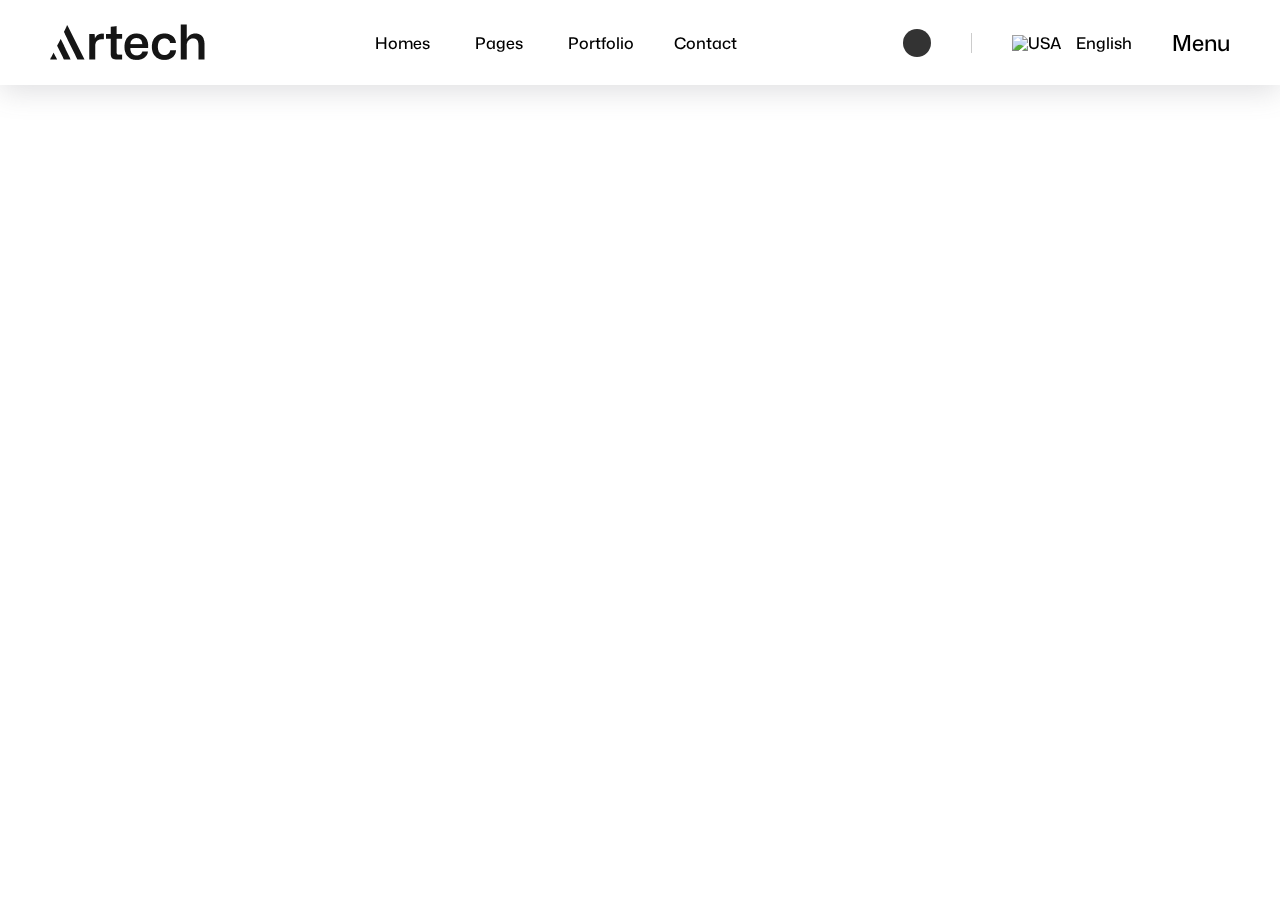
==== src/scss/pages/portfolio/portfolio.html @ c00f873a "Created: Home Page" ====
<!DOCTYPE html>
<html lang="en">

<head>
    <meta charset="UTF-8">
    <meta name="viewport" content="width=device-width, initial-scale=1.0">
    <link rel="stylesheet" href="/src/scss/base/_reset.scss">
    <link href="https://cdn.jsdelivr.net/npm/bootstrap@5.3.3/dist/css/bootstrap.min.css" rel="stylesheet"
        integrity="sha384-QWTKZyjpPEjISv5WaRU9OFeRpok6YctnYmDr5pNlyT2bRjXh0JMhjY6hW+ALEwIH" crossorigin="anonymous">
    <link rel="stylesheet" href="https://cdnjs.cloudflare.com/ajax/libs/font-awesome/6.7.2/css/all.min.css"
        integrity="sha512-Evv84Mr4kqVGRNSgIGL/F/aIDqQb7xQ2vcrdIwxfjThSH8CSR7PBEakCr51Ck+w+/U6swU2Im1vVX0SVk9ABhg=="
        crossorigin="anonymous" referrerpolicy="no-referrer" />
    <link rel="stylesheet" href="https://cdnjs.cloudflare.com/ajax/libs/remixicon/4.6.0/remixicon.css"
        integrity="sha512-kJlvECunwXftkPwyvHbclArO8wszgBGisiLeuDFwNM8ws+wKIw0sv1os3ClWZOcrEB2eRXULYUsm8OVRGJKwGA=="
        crossorigin="anonymous" referrerpolicy="no-referrer" />

    <link rel="stylesheet" href="/src/scss/style.css">
    <script defer src="/src/index.js"></script>
    <title>Document</title>
</head>

<body>
    <nav>
        <div id="navbar">

            <div class="container-fluid">
                <div class="nav-row">
                    <div class="brand">
                        <a href="#"><img src="/src/assets/brandlogo.png" alt="brand"></a>
                    </div>


                    <ul class="items">
                        <li><a href="#">Homes <i class="ri-arrow-down-s-line"></i>
                                <ul class="dropdown">
                                    <li class="drop-list"><a href="/public/index.html">Creative Agency</a></li>
                                    <li class="drop-list"><a href="#">Digital Marketing</a></li>
                                    <li class="drop-list"><a href="#">Branding</a></li>
                                    <li class="drop-list"><a href="#">Creative Portfolio</a></li>
                                    <li class="drop-list"><a href="#">Design Studio</a></li>
                                    <li class="drop-list"><a href="#">Modern Agency</a></li>
                                    <li class="drop-list"><a href="#">Startup Agency</a></li>
                                    <li class="drop-list"><a href="#">Personal Portfolio</a></li>
                                </ul>
                            </a></li>
                        <li><a href="#">Pages <i class="ri-arrow-down-s-line"></i>
                                <ul class="dropdown">
                                    <li class="drop-list"><a href="#">About Page</a></li>
                                    <li class="drop-list"><a href="/src/scss/pages/blog/blog.html">Blog Page</a>
                                    </li>
                                    <li class="drop-list"><a href="#">Career Single Page</a></li>
                                    <li class="drop-list"><a href="#">Careers Page</a></li>
                                    <li class="drop-list"><a href="#">Contact Page</a></li>
                                    <li class="drop-list"><a href="#">Faq Page</a></li>
                                    <li class="drop-list"><a href="/src/scss/pages/portfolio/portfolio.html">Portfolio
                                            Page</a></li>
                                    <li class="drop-list"><a href="/src/scss/pages/post/post.html">Post Page</a>
                                    </li>
                                    <li class="drop-list"><a href="/src/scss/pages/pricing/pricing.html">Pricing
                                            Page</a></li>
                                    <li class="drop-list"><a href="/src/scss/pages/project/project.html">Project
                                            Page</a></li>
                                    <li class="drop-list"><a href="#">404 Page</a></li>
                                </ul>
                            </a></li>
                        <li><a href="#">Portfolio</a></li>
                        <li><a href="#">Contact</a></li>
                    </ul>


                    <div class="actions">

                        <div class="dark-mode">
                            <span class="moon"><i class="ri-moon-clear-line"></i></span>
                        </div>
                        <div class="line"></div>
                        <div class="flag">
                            <img src="https://uithemez.com/i/artech/home1_creativeAgency/assets/img/usa.svg" alt="USA">

                            <ul class="language-dropdown">
                                <li class="language-row">
                                    <a href="#"> <img
                                            src="https://uithemez.com/i/artech/home1_creativeAgency/assets/img/ksa.svg"
                                            width="20px" height="20px" alt="arabic"></a>
                                    <a class="text-link href=" #">Arabic</a>
                                </li>
                                <li class="language-row">
                                    <a href="#"> <img
                                            src="https://uithemez.com/i/artech/home1_creativeAgency/assets/img/ukr.svg"
                                            width="20px" height="20px" alt="Ukrainian"></a>
                                    <a class="text-link" href="#">Ukrainian</a>
                                </li>
                            </ul>

                            <a href="#"><span class="eng">English <i class="ri-arrow-down-s-line"></i></span></a>
                        </div>


                        <a href="#"><button id="hamburger-button"><span>Menu</span> <i class="ri-menu-line"></i>
                            </button> </a>


                        <div id="overlay" class="overlay">


                            <div class="overlay-content">
                                <div class="left-section">
                                    <span class="flower"><i class="ri-flower-line"></i></span>
                                    <span class="flower flower-second"><i class="ri-flower-line"></i></span>
                                    <span class="star"><i class="ri-bard-line"></i></span>
                                    <span class="star second-star"><i class="ri-bard-line"></i></span>
                                    <div class="circle top"></div>
                                    <div class="circle bottom"></div>
                                    <div class="circle-left"></div>
                                    <div class="circle left-bottom"></div>
                                    <ul>
                                        <div class="line-row">
                                            <div class="list-line"></div>
                                            <li><a href="#"> HOME</a></li>
                                        </div>
                                        <div class="line-row">
                                            <div class="list-line"></div>
                                            <li><a href="#"> ABOUT US</a></li>
                                        </div>
                                        <div class="line-row">
                                            <div class="list-line"></div>
                                            <li><a href="#"> SERVICES</a></li>
                                        </div>
                                        <div class="line-row">
                                            <div class="list-line"></div>
                                            <li><a href="#"> PORTFOLIO</a></li>
                                        </div>
                                        <div class="line-row">
                                            <div class="list-line"></div>
                                            <li><a href="#"> BLOG</a></li>
                                        </div>
                                        <div class="line-row">
                                            <div class="list-line"></div>
                                            <li><a href="#"> CONTACT</a></li>
                                        </div>

                                    </ul>
                                </div>
                                <div class="right-section">
                                    <span class="star"><i class="ri-bard-line"></i></span>
                                    <button id="close-button" class="close-button">X</button>
                                    <div class="logo-img">
                                        <img src="/src/assets/brandlogo.png" alt="">
                                    </div>
                                    <div class="social-icons">
                                        <a href="#"><i class="ri-facebook-fill"></i></a>
                                        <a href="#"><i class="ri-twitter-x-line"></i></a>
                                        <a href="#"><i class="ri-linkedin-fill"></i></a>
                                        <a href="#"><i class="ri-instagram-line"></i></a>
                                    </div>
                                    <div class="contact-info">
                                        <div class="contact-row">
                                            <span class="icon"><i class="ri-phone-line"></i></span>
                                            <span class="number">+00 123 456 7897</span>
                                        </div>
                                        <div class="contact-row">
                                            <span class="icon"><i class="ri-mail-open-line"></i></span>
                                            <span>info@artech.com</span>
                                        </div>
                                    </div>
                                </div>
                            </div>
                        </div>


                    </div>
                </div>
            </div>
        </div>
    </nav>
</body>

</html>
---- src/scss/style.css ----
@charset "UTF-8";
@import url("https://fonts.googleapis.com/css2?family=Mona+Sans:ital,wght@0,200..900;1,200..900&display=swap");
* {
  box-sizing: border-box;
  padding: 0;
  margin: 0;
}

html,
body,
div,
span,
applet,
object,
iframe,
h1,
h2,
h3,
h4,
h5,
h6,
p,
blockquote,
pre,
a {
  text-decoration: none;
  color: inherit;
}

abbr,
acronym,
address,
big,
cite,
code,
del,
dfn,
em,
img,
ins,
kbd,
q,
s,
samp,
small,
strike,
strong,
sub,
sup,
tt,
var,
b,
u,
i,
center,
dl,
dt,
dd,
ol,
ul,
li,
fieldset,
form,
label,
legend,
table,
caption,
tbody,
tfoot,
thead,
tr,
th,
td,
article,
aside,
canvas,
details,
embed,
figure,
figcaption,
footer,
header,
hgroup,
menu,
nav,
output,
ruby,
section,
summary,
time,
mark,
audio,
video {
  margin: 0;
  padding: 0;
  border: 0;
  font-size: 100%;
  font: inherit;
  vertical-align: baseline;
}

/* HTML5 display-role reset for older browsers */
article,
aside,
details,
figcaption,
figure,
footer,
header,
hgroup,
menu,
nav,
section {
  display: block;
}

body {
  line-height: 1;
}

ol,
ul {
  list-style: none;
}

blockquote,
q {
  quotes: none;
}

blockquote:before,
blockquote:after,
q:before,
q:after {
  content: "";
  content: none;
}

table {
  border-collapse: collapse;
  border-spacing: 0;
}

* {
  font-family: "Mona Sans", sans-serif;
}

.flex-start, #hero .left-section .left-content .square {
  display: flex;
  justify-content: flex-start;
  align-items: center;
}

.flex-center, #purpose .circle-play-btn button, #work .work-card .work-content, #products .product-card .product-content, #products .product-card, #about .container, #banner .video .video-img .play-btn, #banner .modal, #hero .special, #hero .image-grid .circle-img, #hero .image-grid .star-img, #navbar .nav-row .actions .dark-mode {
  display: flex;
  justify-content: center;
  align-items: center;
}

.flex-between, #support .support-title, #navbar .nav-row {
  display: flex;
  justify-content: space-between;
  align-items: center;
}

body {
  transition: background 0.3s, color 0.3s;
}

body.dark {
  background: #121212;
  color: white;
}
body.dark .dark-mode {
  background: white;
}
body.dark .dark-mode .moon {
  color: black;
}
body.dark #navbar .nav-row .brand a img {
  background-color: #fff;
}
body.dark #navbar .nav-row .items a {
  color: #000;
}
body.dark #hero .left-section .left-content {
  color: #fff;
}
body.dark #hero .left-section .left-content .first-paragraphy {
  color: #fff;
}
body.dark #hero .left-section .suqare-buttons button {
  color: #000;
}
body.dark #products .product-card .product-content h2 {
  color: #fff;
}
body.dark #work .work-title h1 {
  color: #fff;
}
body.dark #work .work-detail h2 {
  color: #fff;
}
body.dark #work .work-content h3 {
  color: #fff;
}
body.dark #purpose .purpose-content h2 {
  color: #fff;
}
body.dark #team .team-title span {
  color: #fff;
}
body.dark #team .team-title h1 {
  color: #fff;
}
body.dark #blog .blog-row .right-section h1 {
  color: #fff;
}
body.dark #blog .blog-row .right-section .title-row span {
  color: #fff;
}
body.dark #blog .blog-right .right-content h4 {
  color: #fff;
}

#navbar {
  padding: 22px 3%;
  box-shadow: rgba(100, 100, 111, 0.2) 0px 7px 29px 0px;
  position: fixed;
  width: 100%;
  z-index: 999;
  background-color: #fff;
}
#navbar .nav-row .items {
  display: flex;
  align-items: center;
  gap: 40px;
  position: relative;
}
#navbar .nav-row .items li {
  position: relative;
  font-weight: 500;
  font-size: 1rem;
}
#navbar .nav-row .items li :nth-child(1):hover {
  color: #ff996a;
}
#navbar .nav-row .items li a {
  text-decoration: none;
  color: #000;
  display: flex;
  align-items: center;
  gap: 5px;
}
#navbar .nav-row .items li:hover .dropdown {
  display: block;
}
#navbar .nav-row .items .dropdown {
  display: none;
  position: absolute;
  background-color: #fff;
  border-radius: 20px;
  box-shadow: 0 4px 8px rgba(0, 0, 0, 0.1);
  top: 100%;
  left: 0;
  min-width: 200px;
  overflow: hidden;
}
#navbar .nav-row .items .dropdown .drop-list {
  list-style: none;
  font-size: 14px;
  overflow: hidden;
}
#navbar .nav-row .items .dropdown .drop-list a {
  padding: 10px 20px;
  display: block;
  color: #333;
  transition: background 0.3s;
  transition: 0.4s ease-in-out;
}
#navbar .nav-row .items .dropdown .drop-list a:hover {
  background: #f4f4f4;
  transform: scale(1.1);
}
#navbar .nav-row .actions {
  display: flex;
  align-items: center;
  gap: 40px;
}
#navbar .nav-row .actions .dark-mode {
  width: 28px;
  height: 28px;
  background-color: #333;
  border-radius: 50%;
  cursor: pointer;
}
#navbar .nav-row .actions .dark-mode:hover {
  background-color: #fff;
}
#navbar .nav-row .actions .dark-mode:hover .moon {
  color: #000;
}
#navbar .nav-row .actions .dark-mode .moon {
  font-size: 20px;
  color: #fff;
}
#navbar .nav-row .actions .line {
  width: 1px;
  height: 20px;
  background-color: #ccc;
}
#navbar .nav-row .actions .flag {
  display: flex;
  align-items: center;
  gap: 15px;
  font-weight: 500;
  position: relative;
}
#navbar .nav-row .actions .flag:hover {
  color: #ff996a;
}
#navbar .nav-row .actions .flag:hover .language-dropdown {
  display: block;
}
#navbar .nav-row .actions .flag img {
  margin: 0 auto;
}
#navbar .nav-row .actions .flag .language-dropdown {
  display: none;
  position: absolute;
  top: 120%;
  left: 0;
  background: white;
  box-shadow: 0px 4px 6px rgba(0, 0, 0, 0.1);
  padding: 10px;
  list-style: none;
  border-radius: 5px;
  min-width: 150px;
}
#navbar .nav-row .actions .flag .language-dropdown .language-row {
  display: flex;
  align-items: center;
  justify-content: flex-start;
  gap: 10px;
  min-width: 150px;
  padding: 0 10px;
}
#navbar .nav-row .actions .flag .language-dropdown .language-row .text-link {
  width: 100%;
  padding: 8px 20px;
  display: block;
  color: #333;
  transition: background 0.3s;
  transition: 0.4s ease-in-out;
  cursor: pointer;
}
#navbar .nav-row .actions .flag .language-dropdown .language-row .text-link:hover {
  background: #f4f4f4;
  transform: scale(1.1);
}
#navbar .nav-row .actions #hamburger-button {
  background-color: transparent;
  border: none;
  font-size: 22px;
}
#navbar .nav-row .actions #hamburger-button span {
  font-weight: 500;
}
#navbar .nav-row .actions #hamburger-button:hover {
  color: #ff996a;
}
#navbar .nav-row .actions .overlay {
  position: relative;
  position: fixed;
  top: 0;
  left: 0;
  width: 100%;
  height: 100%;
  background-color: rgba(0, 0, 0, 0.8);
  opacity: 0;
  visibility: hidden;
  z-index: -1;
  transition: opacity 0.5s ease-in-out, visibility 0s linear 0.5s;
}
#navbar .nav-row .actions .overlay.active {
  opacity: 1;
  visibility: visible;
  z-index: 9999;
}
#navbar .nav-row .actions .overlay.active .left-section {
  top: 0;
}
#navbar .nav-row .actions .overlay.active .right-section {
  bottom: 0;
}
#navbar .nav-row .actions .overlay-content {
  display: flex;
  width: 100%;
  height: 100%;
}
#navbar .nav-row .actions .left-section {
  width: 50%;
  background-color: #151515;
  color: #f0f0f0;
  display: flex;
  align-items: center;
  position: relative;
  top: -100%;
  transition: top 0.5s ease-in-out, bottom 0.5s ease-in-out;
}
#navbar .nav-row .actions .left-section .flower {
  position: absolute;
  font-size: 20px;
  color: #333;
  left: 1%;
  top: 60%;
}
#navbar .nav-row .actions .left-section .flower-second {
  position: absolute;
  left: 50%;
  top: 20%;
}
#navbar .nav-row .actions .left-section .star {
  position: absolute;
  font-size: 40px;
  color: #333;
  left: 70%;
  bottom: 70%;
}
#navbar .nav-row .actions .left-section .second-star {
  left: 70%;
  top: 60%;
}
#navbar .nav-row .actions .left-section .circle {
  position: absolute;
  width: 200px;
  height: 200px;
  border-radius: 50%;
  border: 1px solid #333;
  z-index: 2;
}
#navbar .nav-row .actions .left-section .circle.top {
  top: 70%;
  left: 100%;
  transform: translateX(-50%);
}
#navbar .nav-row .actions .left-section .circle.bottom {
  bottom: 70%;
  left: 100%;
  transform: translateX(-50%);
}
#navbar .nav-row .actions .left-section .circle-left {
  position: absolute;
  width: 150px;
  height: 150px;
  border-radius: 50%;
  border: 1px solid #333;
  left: 5%;
}
#navbar .nav-row .actions .left-section .left-bottom {
  left: -10%;
  top: 70%;
}
#navbar .nav-row .actions .left-section ul {
  display: flex;
  flex-direction: column;
  gap: 20px;
  padding-left: 80px;
  font-size: 25px;
  font-weight: 600;
}
#navbar .nav-row .actions .left-section ul li a {
  color: #fff;
  text-decoration: none;
  display: block;
  padding: 10px 0;
}
#navbar .nav-row .actions .left-section ul .line-row {
  display: flex;
  align-items: center;
  gap: 20px;
}
#navbar .nav-row .actions .left-section ul .line-row a {
  transition: transform 0.3s ease, color 0.3s ease;
}
#navbar .nav-row .actions .left-section ul .line-row a:hover {
  color: #ff996a;
  transform: translateX(10px);
}
#navbar .nav-row .actions .left-section ul .line-row .list-line {
  width: 20px;
  height: 1px;
  background-color: #737373;
  transition: transform 0.3s ease, width 0.3s ease;
}
#navbar .nav-row .actions .left-section ul .line-row:hover .list-line {
  width: 30px;
  transform: translateX(10px);
}
#navbar .nav-row .actions .right-section {
  width: 50%;
  background-color: #f0f0f0;
  display: flex;
  align-items: center;
  flex-direction: column;
  justify-content: center;
  padding-bottom: 100px;
  position: relative;
  bottom: -100%;
  transition: bottom 0.5s ease-in-out;
}
#navbar .nav-row .actions .right-section .star {
  position: absolute;
  font-size: 40px;
  color: #ccc;
  left: 70%;
  bottom: 70%;
}
#navbar .nav-row .actions .close-button {
  position: absolute;
  top: 30px;
  right: 70px;
  background: none;
  border: none;
  font-size: 30px;
  cursor: pointer;
}
#navbar .nav-row .actions .logo-img {
  padding-bottom: 50px;
}
#navbar .nav-row .actions .social-icons {
  display: flex;
  align-items: center;
  gap: 40px;
  padding-bottom: 60px;
}
#navbar .nav-row .actions .social-icons a {
  font-size: 25px;
  color: #000;
  position: relative;
  display: inline-block;
  padding-bottom: 5px;
}
#navbar .nav-row .actions .social-icons a:hover::after {
  content: "";
  position: absolute;
  left: 0;
  bottom: 0;
  width: 100%;
  height: 2px;
  background-color: #000;
}
#navbar .nav-row .actions .contact-info {
  display: flex;
  flex-direction: column;
  gap: 30px;
  font-weight: 500;
  color: #151515;
}
#navbar .nav-row .actions .contact-info .contact-row {
  display: flex;
  align-items: center;
  gap: 20px;
  font-size: 20px;
  cursor: pointer;
}
#navbar .nav-row .actions .contact-info .contact-row .icon {
  font-size: 25px;
}
#navbar .nav-row .actions .contact-info .contact-row .number {
  line-height: 3px;
}

@media (max-width: 468px) {
  #navbar .nav-row {
    display: flex;
    justify-content: center;
    flex-direction: column;
    align-items: center;
  }
  #navbar .nav-row .items {
    display: flex;
    flex-direction: column;
    justify-content: center;
    align-items: center;
    padding-top: 20px;
    gap: 30px;
  }
  #navbar .nav-row .actions {
    display: flex;
    justify-content: center;
    align-items: center;
    padding-top: 30px;
  }
}
footer {
  background-color: #151515;
  padding-top: 120px;
  overflow: hidden;
}
footer .container .agency {
  font-size: 9rem;
  color: #212121;
  position: absolute;
  left: 50%;
}
footer .container .agency img {
  position: absolute;
  bottom: 100px;
  width: 30px;
}
footer .left-section {
  display: flex;
  flex-direction: column;
  gap: 60px;
  position: relative;
}
footer .left-section .triangle {
  position: absolute;
  left: -30%;
}
footer .left-section .circle {
  width: 320px;
  height: 320px;
  border-radius: 50%;
  position: absolute;
  border: 2px solid #1a1a1a;
  left: -10%;
}
footer .left-section .circle-second {
  width: 500px;
  height: 400px;
  border-radius: 50%;
  position: absolute;
  border: 2px solid #1a1a1a;
  left: -90%;
  top: 130%;
}
footer .left-section .artech-logo {
  margin-bottom: 120px;
}
footer .left-section .contact h2 {
  color: #fff;
  font-weight: 600;
}
footer .right-section h3 {
  color: #fff;
  font-weight: 600;
  padding-bottom: 20px;
}
footer .right-section .email h4 {
  font-size: 1rem;
  color: #fff;
  padding-bottom: 10px;
}
footer .right-section .email form {
  position: relative;
}
footer .right-section .email form input {
  width: 100%;
  background: transparent;
  border: none;
  outline: none;
}
footer .right-section .email form .line {
  width: 100%;
  height: 1px;
  background-color: gray;
}
footer .right-section .email form img {
  position: absolute;
  right: 0;
  top: -5px;
  transform: rotate(-40deg);
}
footer .right-section .list-row {
  display: flex;
  gap: 50px;
  margin-left: 100px;
  margin-top: 100px;
}
footer .right-section .list-row .list {
  color: #6a6a6a;
  display: flex;
  flex-direction: column;
  gap: 15px;
  font-weight: 500;
  font-size: 15px;
}
footer .right-section .list-row .list .title {
  color: #fff;
  padding-bottom: 19px;
  font-weight: 700;
  font-size: 19px;
}
footer .right-section .list-row .list .hashtag {
  color: #fff;
  font-weight: 600;
}
footer .right-section .list-row .list .lineheight {
  line-height: 1.5;
}
footer .about-footer {
  padding: 30px 0;
  background-color: #0f0f0f;
  margin-top: 100px;
  position: relative;
  z-index: 1;
}
footer .about-footer .container {
  display: flex;
  justify-content: space-between;
  align-items: center;
}
footer .about-footer .container .writer-brand span {
  color: #6a6a6a;
}
footer .about-footer .container .writer-brand .second-text {
  color: #fff;
}
footer .about-footer .container .about {
  display: flex;
  gap: 20px;
  color: #fff;
}
footer .about-footer .container .about h5 {
  font-size: 1rem;
  font-weight: 500;
}

@keyframes rotateImage {
  0% {
    transform: rotate(0deg);
  }
  100% {
    transform: rotate(360deg);
  }
}
#hero {
  padding-top: 300px;
  margin: 0 auto;
  overflow: hidden;
}
#hero .different-img {
  position: relative;
  top: -50px;
  left: 85%;
  transform: translate(-50%, -50%);
  animation: rotateImage 20s linear infinite;
}
#hero .left-section {
  position: relative;
}
#hero .left-section .home-circle {
  width: 382px;
  height: 382px;
  border-radius: 50%;
  border: 1px solid #ddd;
  position: absolute;
  bottom: 72%;
  left: -130px;
  animation: rotateImage 80s linear infinite;
}
#hero .left-section .home-circle .small-flower {
  position: absolute;
  left: 20%;
  top: -10px;
  font-size: 35px;
}
#hero .left-section .home-circle-second {
  overflow: hidden;
  width: 400px;
  height: 400px;
  border-radius: 50%;
  border: 1px solid #ddd;
  position: absolute;
  left: 180%;
  bottom: 90%;
}
#hero .left-section .left-content {
  color: #151515;
  position: relative;
}
#hero .left-section .left-content .first-paragraphy {
  font-size: 17px;
  color: #151515;
  font-weight: 600;
  position: relative;
}
#hero .left-section .left-content .first-paragraphy .paragraphy-img {
  width: 20px;
  height: 20px;
  -o-object-fit: cover;
     object-fit: cover;
  position: absolute;
  bottom: 12px;
}
#hero .left-section .left-content .agency-title {
  padding-bottom: 50px;
}
#hero .left-section .left-content .agency-title .first-head {
  font-size: 100px;
  font-weight: 600;
  padding-bottom: 10px;
}
#hero .left-section .left-content .agency-title .second-head {
  font-size: 100px;
  font-weight: 600;
}
#hero .left-section .left-content .agency-title .moonimg {
  margin-left: 30px;
}
#hero .left-section .left-content .agency-title .second-paragraphy {
  color: #767676;
  font-weight: 400;
  line-height: 30px;
}
#hero .left-section .left-content .square {
  gap: 40px;
  position: relative;
}
#hero .left-section .left-content .square .square-img {
  position: relative;
}
#hero .left-section .left-content .square .square-img img {
  -o-object-fit: cover;
     object-fit: cover;
  border-radius: 10px;
}
#hero .left-section .left-content .square .corner {
  position: absolute;
  width: 20px;
  height: 20px;
  border: 3px solid black;
}
#hero .left-section .left-content .square .top-left {
  top: -10px;
  left: -10px;
  border-right: none;
  border-bottom: none;
}
#hero .left-section .left-content .square .top-right {
  top: -10px;
  right: -10px;
  border-left: none;
  border-bottom: none;
}
#hero .left-section .left-content .square .bottom-left {
  bottom: -10px;
  left: -10px;
  border-right: none;
  border-top: none;
}
#hero .left-section .left-content .square .bottom-right {
  bottom: -10px;
  right: -10px;
  border-left: none;
  border-top: none;
}
#hero .left-section .left-content .square .square-reviews {
  display: flex;
  align-items: flex-start;
  flex-direction: column;
  justify-content: flex-start;
  font-size: 15px;
  color: #151515;
  padding-top: 30px;
}
#hero .left-section .left-content .square .square-reviews span {
  white-space: nowrap;
  font-weight: 700;
  color: #151515;
  font-size: 17px;
}
#hero .left-section .left-content .suqare-buttons {
  display: flex;
  gap: 26px;
  color: #151515;
  padding-top: 40px;
}
#hero .left-section .left-content .suqare-buttons button {
  padding: 12px 30px;
  border: 2px solid transparent;
  border-radius: 25px;
  font-weight: 500;
  transition: 0.5s ease-in-out;
  background: linear-gradient(white, white) padding-box, linear-gradient(to bottom, black, transparent 50%, black) border-box;
}
#hero .left-section .left-content .suqare-buttons button:hover {
  background: #000;
  color: #fff;
}
#hero .image-grid {
  display: grid;
  grid-template-columns: repeat(4, 1fr);
  grid-template-rows: repeat(4, 1fr);
  width: 400px;
  position: relative;
}
#hero .image-grid .star-img {
  animation: rotateImage 20s linear infinite;
  position: absolute;
  top: 5%;
  left: 35%;
  transform: translate(-50%, -50%);
}
#hero .image-grid .star-img .star {
  -o-object-fit: cover;
     object-fit: cover;
  width: 100%;
  height: 100%;
}
#hero .image-grid .circle-img {
  animation: rotateImage 20s linear infinite;
  top: 5%;
  right: -30px;
  transform: translate(-50%, -50%);
  position: absolute;
}
#hero .image-grid .circle-img .circle {
  -o-object-fit: cover;
     object-fit: cover;
  width: 150%;
  height: 150%;
}
#hero .cell {
  width: 120px;
  height: 120px;
  border-radius: 10px;
  background: url("https://uithemez.com/i/artech/home1_creativeAgency/assets/img/hero.jpg");
  background-repeat: no-repeat;
  background-size: cover;
  background-position: center;
  background-size: 400px 400px;
}
#hero .cell:nth-child(1) {
  background-position: 0px 0px;
}
#hero .cell:nth-child(2) {
  background-position: -100px 0px;
}
#hero .cell:nth-child(3) {
  background-position: -200px 0px;
}
#hero .cell:nth-child(4) {
  background-position: -300px 0px;
}
#hero .cell:nth-child(5) {
  background-position: 0px -100px;
}
#hero .cell:nth-child(6) {
  background-position: -100px -100px;
}
#hero .cell:nth-child(7) {
  background-position: -200px -100px;
}
#hero .cell:nth-child(8) {
  background-position: -300px -100px;
}
#hero .cell:nth-child(9) {
  background-position: 0px -200px;
}
#hero .cell:nth-child(10) {
  background-position: -100px -200px;
}
#hero .cell:nth-child(11) {
  background-position: -200px -200px;
}
#hero .cell:nth-child(12) {
  background-position: -300px -200px;
}
#hero .cell:nth-child(13) {
  background-position: 0px -300px;
}
#hero .cell:nth-child(14) {
  background-position: -100px -300px;
}
#hero .cell:nth-child(15) {
  background-position: -200px -300px;
}
#hero .cell:nth-child(16) {
  background-position: -300px -300px;
}
#hero .empty {
  background: #fff;
}
#hero .special {
  background: #fff;
}
#hero .special img {
  width: 40px;
  height: auto;
}
#hero .shadow-title {
  font-size: 9rem;
  color: #f3f3f3;
  position: relative;
}
#hero .shadow-title img {
  position: absolute;
  right: 73%;
  top: 40%;
  -o-object-fit: cover;
     object-fit: cover;
}

@media (max-width: 468px) {
  #hero {
    padding-top: 300px;
  }
}
#banner {
  padding: 100px 40px;
  margin: 0 auto;
}
#banner .modal {
  position: fixed;
  z-index: 1000;
  left: 0;
  top: 0;
  width: 100%;
  height: 100%;
  background-color: rgba(0, 0, 0, 0.9);
}
#banner .modal-content {
  width: 80%;
  height: 80%;
  position: relative;
}
#banner .close {
  position: absolute;
  top: -40px;
  right: -100px;
  font-size: 30px;
  color: #fff;
  cursor: pointer;
  background: none;
  border: none;
}
#banner .video .video-img {
  position: relative;
  width: 100%;
  height: 100%;
  overflow: hidden;
}
#banner .video .video-img::after {
  content: "";
  position: absolute;
  top: 0;
  left: 0;
  width: 100%;
  height: 100%;
  background: rgba(0, 0, 0, 0.5);
  pointer-events: none;
}
#banner .video .video-img img {
  width: 100%;
  height: auto;
  -o-object-fit: cover;
     object-fit: cover;
  display: block;
  z-index: 0;
  transition: transform 0.5s ease-out;
}
#banner .video .video-img .play-btn {
  position: absolute;
  top: 50%;
  left: 50%;
  transform: translate(-50%, -50%);
  border-radius: 50%;
  width: 140px;
  height: 140px;
  font-weight: bold;
  cursor: pointer;
  transition: background 0.3s ease;
  border: 1px solid rgb(255, 255, 255);
  font-size: 15px;
}
#banner .video .video-img .play-btn button {
  background: transparent;
  color: #fff;
  border: none;
}

#about {
  margin: 0 auto;
  padding-top: 50px;
}
#about .container {
  position: relative;
}
#about .container .floating-image {
  position: absolute;
  top: 10%;
  left: 50%;
  transform: translateX(-50%);
  width: 100%;
  max-width: 1100px;
  z-index: -1;
  transition: top 0.7s linear;
}
#about .container .about-content .union-row {
  display: flex;
  gap: 30px;
  position: relative;
}
#about .container .about-content .union-row h1 {
  font-size: 50px;
  font-weight: 600;
}
#about .container .about-content .union-row .small-img {
  position: absolute;
  left: 80%;
  top: 80%;
}
#about .container .about-content .about-detail {
  display: flex;
  flex-direction: column;
  align-items: flex-start;
  gap: 10px;
  padding-top: 20px;
}
#about .container .about-content .about-detail .about-header {
  display: flex;
  align-items: flex-start;
  gap: 30px;
  padding-left: 90px;
  flex-direction: column;
  overflow: hidden;
}
#about .container .about-content .about-detail .about-header .content {
  width: 100%;
  display: flex;
  flex-direction: column;
  justify-content: center;
  padding-left: 70px;
  gap: 40px;
}
#about .container .about-content .about-detail .about-header .content .line {
  width: 100%;
  height: 1px;
  background: black;
  margin-top: 10px;
}
#about .container .about-content .about-detail .about-header .content p {
  margin: 0;
  color: #666;
  line-height: 1.8;
  font-size: 16px;
  font-weight: 500;
}
#about .container .about-content .about-detail .about-header .signature {
  width: 250px;
  height: auto;
  overflow: hidden;
  margin-left: 70px;
}
#about .container .about-content .about-detail .about-header .signature .signature-img {
  width: 100%;
  height: 100%;
  -o-object-fit: contain;
     object-fit: contain;
}
#about .container .about-content .about-detail .about-header .star-row {
  display: flex;
  align-items: center;
  gap: 30px;
}
#about .container .about-content .about-detail .about-header .star-row h4 {
  margin: 0;
  font-weight: 600;
}

#products {
  padding-top: 100px;
}
#products .product-card {
  overflow: hidden;
  width: 300px;
  height: 297px;
  border: 1px solid rgba(153, 153, 153, 0.2);
  border-radius: 50%;
  position: relative;
}
#products .product-card .product-content {
  flex-direction: column;
  gap: 17px;
}
#products .product-card .product-content span {
  text-align: center;
  line-height: 25px;
}
#products .product-card .product-content h2 {
  font-size: 62px;
  color: #151515;
  white-space: nowrap;
}
#products .product-card .product-content .first-text {
  font-weight: 500;
}
#products .product-card .product-content .second-text {
  color: #666;
  font-weight: 400;
}
#products .row > div:nth-child(2) .product-card::after {
  content: "";
  position: absolute;
  width: 20px;
  height: 20px;
  background-color: black;
  border-radius: 50%;
  bottom: 65px;
  right: 13px;
  z-index: -1;
}

#support {
  background-color: #151515;
  padding: 150px 0;
  color: #fff;
  position: relative;
  margin-top: 100px;
}
#support .vector {
  width: 18px;
  height: 28px;
  position: absolute;
  top: 50%;
}
#support .vector .vector-img {
  width: 100%;
  height: 100%;
  -o-object-fit: contain;
     object-fit: contain;
}
#support .support-title h2 {
  font-size: 50px;
  font-weight: 600;
}
#support .support-title p {
  position: relative;
  color: #ababab;
  line-height: 1.7;
  font-size: 16px;
  font-weight: 500;
}
#support .support-title p img {
  position: absolute;
  width: 30px;
  height: 30px;
  -o-object-fit: contain;
     object-fit: contain;
  bottom: 70px;
  right: -30px;
}
#support .support-card {
  overflow: hidden;
  padding-top: 40px;
}
#support .support-card .card-content {
  padding-top: 22px;
}
#support .support-card .card-content .add-content {
  display: flex;
  flex-direction: column;
  gap: 10px;
  color: rgb(171, 171, 171);
  font-weight: 500;
  font-size: 15px;
  padding-top: 30px;
}
#support .support-card .card-content .add-content .add-row {
  display: flex;
  gap: 10px;
}
#support .support-card .card-content .title {
  display: flex;
  flex-direction: column;
  gap: 5px;
}
#support .support-card .card-content .title p {
  color: rgb(171, 171, 171);
  font-weight: 500;
  font-size: 16px;
}
#support .support-card .card-content .title h3 {
  font-size: 24px;
  font-weight: 600;
}
#support .support-card .card-content .num-line {
  position: relative;
  display: flex;
  justify-content: flex-end;
  align-items: center;
  margin-top: 20px;
}
#support .support-card .card-content .num-line::before {
  content: "";
  position: absolute;
  width: calc(100% - 30px);
  height: 1px;
  background-color: #444;
  left: 0;
  top: 50%;
  transform: translateY(-50%);
}
#support .support-card .card-content .num-line::after {
  content: "";
  position: absolute;
  width: 8px;
  height: 8px;
  background-color: #777;
  border-radius: 50%;
  left: 0;
  top: 50%;
  transform: translateY(-50%);
}
#support .support-card .card-content .num-line .num {
  display: flex;
  justify-content: center;
  align-items: center;
  width: 28px;
  height: 28px;
  border: 1px solid #777;
  border-radius: 50%;
  font-size: 12px;
  color: #aaa;
  background-color: #111;
  position: relative;
  z-index: 1;
}
#support .swiper {
  padding-bottom: 50px;
}
#support .swiper-wrapper {
  justify-content: space-between !important;
}
#support .swiper-slide {
  display: flex;
  justify-content: center;
  margin-right: 0 !important;
}
#support .swiper-button-next, #support .swiper-button-prev {
  color: #000; /* Oxları qara et */
}
#support .swiper-pagination {
  position: relative;
  margin-top: 15px;
}

#work {
  padding-top: 120px;
}
#work .work-title h1 {
  font-size: 200px;
  font-weight: 600;
  color: #151515;
}
#work .work-detail h2 {
  font-size: 50px;
  color: #151515;
}
#work .work-detail p {
  font-size: 15px;
  line-height: 1.8;
  color: #666;
  font-weight: 500;
}
#work .work-detail .work-category .category-list {
  display: flex;
  gap: 20px;
}
#work .work-detail .work-category .category-list :nth-child(3) {
  color: #666;
}
#work .work-detail .work-category .category-list :nth-child(5) {
  color: #666;
}
#work .work-detail .work-category .category-list :nth-child(7) {
  color: #666;
}
#work .work-detail .work-category .category-list :nth-child(9) {
  white-space: nowrap;
  color: #666;
}
#work .work-card {
  overflow: hidden;
  position: relative;
  cursor: pointer;
}
#work .work-card:hover .play-btn {
  opacity: 1;
}
#work .work-card:hover .work-content h3::after {
  opacity: 1;
}
#work .work-card .work-img {
  overflow: hidden;
  position: relative;
  width: 100%;
  height: 100%;
}
#work .work-card .work-img::after {
  content: "";
  position: absolute;
  top: 0;
  left: 0;
  width: 100%;
  height: 100%;
  background: rgba(0, 0, 0, 0);
  transition: background 0.3s ease;
  pointer-events: none;
}
#work .work-card .work-img:hover::after {
  background: rgba(0, 0, 0, 0.5);
}
#work .work-card .work-img img {
  width: 100%;
  height: 100%;
  -o-object-fit: contain;
     object-fit: contain;
  transition: transform 0.3s ease-out;
}
#work .work-card .work-content {
  flex-direction: column;
  padding-top: 20px;
}
#work .work-card .work-content h3 {
  position: relative;
  cursor: pointer;
  color: #151515;
  font-size: 25px;
}
#work .work-card .work-content h3::after {
  content: "";
  position: absolute;
  left: 0;
  bottom: 0;
  width: 100%;
  height: 2px;
  background-color: #000;
  opacity: 0;
  transition: opacity 0.3s ease;
}
#work .work-card .work-content p {
  color: #666;
}
#work .work-card .play-btn {
  position: absolute;
  top: calc(50% - 75px);
  left: calc(50% - 75px);
  width: 180px;
  height: 180px;
  border-radius: 50%;
  background-color: #FF8851;
  border: none;
  z-index: 10;
  overflow: hidden;
  opacity: 0;
  transform: scale(0.8);
  transition: all 0.3s ease;
}
#work .work-card .play-btn::after {
  position: absolute;
  content: "";
  width: 25px;
  height: 25px;
  border-radius: 50%;
  background-color: #151515;
  right: 0;
  bottom: 20%;
}
#work .work-card .play-btn span {
  color: #fff;
  font-size: 55px;
  display: inline-block;
  transform: rotate(45deg);
}
#work .cir-btn {
  position: relative;
  width: 190px;
  height: 190px;
  background-color: rgb(21, 21, 21);
  display: flex;
  align-items: center;
  justify-content: center;
  text-align: center;
  color: rgb(255, 255, 255);
  border-radius: 50%;
  margin: 50px auto 0px;
  overflow: hidden;
  transition: color 0.4s ease;
}
#work .cir-btn:hover {
  color: rgb(21, 21, 21);
}
#work .cir-btn:hover::after {
  width: 100%;
  height: 100%;
  bottom: 0;
  right: 0;
  border-radius: 50%;
}
#work .cir-btn::after {
  position: absolute;
  content: "";
  width: 12%;
  height: 12%;
  background-color: #FF8851;
  right: 0px;
  bottom: 20%;
  border-radius: 50%;
  transition: all 0.4s ease-in-out;
  z-index: 1;
}
#work .cir-btn .count {
  display: flex;
  flex-direction: column;
  gap: 25px;
  position: relative;
  z-index: 2;
}
#work .cir-btn .count .num-img {
  display: flex;
  justify-content: center;
  align-items: center;
}
#work .cir-btn .count .num-img img {
  width: 25px;
  transform: rotate(-40deg);
}

@keyframes rotateText {
  from {
    transform: rotate(0deg);
  }
  to {
    transform: rotate(360deg);
  }
}
#purpose {
  padding-top: 100px;
}
#purpose .purpose-content h2 {
  color: #151515;
  font-size: 45px;
  font-weight: 600;
  line-height: 1.5;
}
#purpose .purpose-content .artech-shadow {
  font-size: 9rem;
  color: transparent;
  -webkit-text-stroke: 1px rgba(153, 153, 153, 0.267);
}
#purpose .purpose-content .flex-paragraph {
  display: flex;
  justify-content: flex-end;
  align-items: flex-end;
}
#purpose .purpose-content .flex-paragraph p {
  max-width: 700px;
  line-height: 1.7;
  color: #666;
  font-size: 1rem;
  font-weight: 500;
}
#purpose .circle-play-btn {
  position: relative;
  display: flex;
  align-items: center;
  justify-content: center;
  width: 150px;
  height: 150px;
  left: 55%;
  bottom: 50px;
}
#purpose .circle-play-btn button {
  padding: 20px 20px;
  border-radius: 50%;
  border: none;
  background: #f5f5f5;
  cursor: pointer;
  position: absolute;
}
#purpose .circle-play-btn button i {
  font-size: 30px;
  color: #000;
}
#purpose .circle-play-btn .circle-text-wrapper {
  position: absolute;
  width: 170px;
  height: 170px;
  top: 50%;
  left: 50%;
  transform: translate(-50%, -50%);
}
#purpose .circle-play-btn .circle-text {
  width: 100%;
  height: 100%;
  animation: rotateText 15s linear infinite;
}
#purpose .circle-play-btn .circle-text svg {
  width: 100%;
  height: 100%;
  font-size: 11px;
  text-transform: uppercase;
}
#purpose .circle-play-btn .circle-text text {
  font-size: 15px;
  letter-spacing: 9px;
  fill: #000;
}

#client {
  padding-top: 100px;
  padding-bottom: 50px;
}
#client .overlay-img {
  background-image: url(https://uithemez.com/i/artech/home1_creativeAgency/assets/img/testi/testi_bg.png);
  background-position: center;
  background-size: cover;
  background-repeat: no-repeat;
  position: relative;
  width: 100%;
  height: 800px;
  overflow: hidden;
}
#client .overlay-img::after {
  position: absolute;
  content: "";
  left: 0;
  top: 0;
  width: 100%;
  height: 100%;
  background-color: #000;
  opacity: 0.85;
}
#client .overlay-img .left-section .user-img {
  position: absolute;
  z-index: 9;
  width: 400px;
  height: auto;
  top: 38%;
}
#client .overlay-img .left-section .user-img img {
  width: 100%;
  height: 100%;
  -o-object-fit: cover;
     object-fit: cover;
}
#client .overlay-img .client-detail .client-content {
  display: flex;
  align-items: flex-start;
  flex-direction: column;
  justify-content: flex-start;
  position: absolute;
  z-index: 9;
  top: 50%;
  left: 65%;
  transform: translate(-50%, -50%);
}
#client .overlay-img .client-detail .client-content h2 {
  color: #fbfbfb;
  padding-bottom: 50px;
  font-size: 25px;
  font-weight: 600;
}
#client .overlay-img .client-detail .client-content p {
  line-height: 1.5;
  font-size: 30px;
  color: #fbfbfb;
  white-space: nowrap;
}
#client .overlay-img .client-detail .client-content .reviews {
  display: flex;
  align-items: center;
  gap: 15px;
  padding-bottom: 10px;
}
#client .overlay-img .client-detail .client-content .reviews img {
  padding-right: 20px;
}
#client .overlay-img .client-detail .client-content .reviews span {
  color: #fbfbfb;
  font-size: 20px;
  font-weight: 600;
}
#client .overlay-img .client-detail .client-content .reviews .stars i {
  color: #ff8851;
}
#client .overlay-img .client-detail .client-content .reviews :nth-child(4) {
  color: gray;
  font-weight: 500;
  font-size: 17px;
}
#client .overlay-img .client-detail .client-content .line {
  width: 100%;
  height: 1px;
  background-color: gray;
}
#client .overlay-img .client-detail .client-content .user-bottom {
  padding-top: 50px;
  display: flex;
  flex-direction: column;
  align-items: flex-start;
  gap: 20px;
  color: #151515;
}
#client .overlay-img .client-detail .client-content .user-bottom button {
  padding: 15px 30px;
  border: 2px solid #ccc;
  border-radius: 25px;
  font-weight: 500;
  transition: 0.5s ease-in-out;
  background: transparent;
  color: #fbfbfb;
}
#client .overlay-img .client-detail .client-content .user-bottom button:hover {
  background-color: #ffffff;
  color: #000;
}
#client .overlay-img .client-detail .client-content .user-bottom h4 {
  color: #fbfbfb;
  font-weight: 600;
}

#team {
  padding-top: 100px;
}
#team .team-title {
  display: flex;
  align-items: center;
  justify-content: center;
  flex-direction: column;
  gap: 20px;
  padding-bottom: 40px;
}
#team .team-title h1 {
  text-align: center;
  color: #151515;
  font-weight: 600;
  font-size: 50px;
}
#team .team-title .paragraphy {
  display: flex;
  align-items: center;
  gap: 10px;
}
#team .team-title .paragraphy span {
  font-weight: 600;
  color: #151515;
}
#team .team-card {
  overflow: hidden;
  background-color: #ffffff;
  box-shadow: rgba(149, 157, 165, 0.2) 0px 8px 24px;
  padding-left: 30px;
  transition: all 0.3s ease;
}
#team .team-card .team-img {
  width: 100%;
  height: 300px;
  position: relative;
}
#team .team-card .team-img img {
  width: 100%;
  height: 100%;
  -o-object-fit: cover;
     object-fit: cover;
}
#team .team-card .team-img .social-button {
  position: relative;
  display: inline-block;
  left: 65%;
  bottom: 25px;
}
#team .team-card .team-img .social-button .main-btn {
  width: 50px;
  height: 50px;
  background: black;
  color: white;
  font-size: 24px;
  display: flex;
  align-items: center;
  justify-content: center;
  cursor: pointer;
  position: relative;
  transition: background 0.3s;
}
#team .team-card .team-img .social-button .social-icons {
  position: absolute;
  bottom: -9px;
  left: 50%;
  transform: translateX(-50%) translateY(50%);
  display: flex;
  flex-direction: column;
  opacity: 0;
  visibility: hidden;
  transition: opacity 0.3s, transform 0.3s;
  gap: 1px;
}
#team .team-card .team-img .social-button .social-icons a {
  width: 50px;
  height: 50px;
  color: white;
  display: flex;
  align-items: center;
  justify-content: center;
  font-size: 18px;
  transition: background 0.3s;
  background: #ff8851;
}
#team .team-card .team-img .social-button .social-icons a:hover {
  background: #000;
}
#team .team-card .team-content {
  padding-top: 40px;
}
#team .team-card .team-content h2 {
  white-space: nowrap;
  font-size: 22px;
  font-weight: 600;
}
#team .team-card .team-content p {
  color: #666;
  font-weight: 500;
}
#team .team-card:hover .team-img .social-button .social-icons {
  opacity: 1;
  visibility: visible;
  transform: translateX(-50%) translateY(-60px);
}

#brands {
  padding-top: 100px;
  margin-bottom: 100px;
}
#brands .line {
  margin-top: 35px;
  width: 100%;
  height: 1px;
  background-color: #ddd;
}

#services {
  padding-top: 50px;
  padding-bottom: 50px;
}
#services .left-section h3 {
  padding-bottom: 10px;
}
#services .left-section p {
  line-height: 1.6;
  padding-bottom: 55px;
  color: #666;
}
#services .left-section .cir-btn {
  position: relative;
  width: 190px;
  height: 190px;
  background-color: rgb(21, 21, 21);
  display: flex;
  align-items: center;
  justify-content: center;
  color: rgb(255, 255, 255);
  border-radius: 50%;
  overflow: hidden;
  transition: color 0.4s ease;
}
#services .left-section .cir-btn:hover {
  color: rgb(21, 21, 21);
}
#services .left-section .cir-btn:hover::after {
  width: 100%;
  height: 100%;
  bottom: 0;
  right: 0;
  border-radius: 50%;
}
#services .left-section .cir-btn::after {
  position: absolute;
  content: "";
  width: 12%;
  height: 12%;
  background-color: #FF8851;
  right: 0px;
  bottom: 20%;
  border-radius: 50%;
  transition: all 0.4s ease-in-out;
  z-index: 1;
}
#services .left-section .cir-btn .count {
  display: flex;
  flex-direction: column;
  gap: 25px;
  position: relative;
  z-index: 2;
}
#services .left-section .cir-btn .count .num-img {
  display: flex;
  justify-content: center;
  align-items: center;
}
#services .left-section .cir-btn .count .num-img img {
  width: 25px;
  transform: rotate(-40deg);
}
#services .text-wrapper {
  display: flex;
  justify-content: space-between;
  position: relative;
}
#services .text-wrapper .right-text {
  display: flex;
  align-items: center;
  gap: 20px;
  padding-bottom: 20px;
}
#services .text-wrapper .right-text span {
  white-space: nowrap;
  font-size: 1rem;
  font-weight: 600;
}
#services .line {
  width: 100%;
  height: 1px;
  background-color: #ddd;
  margin-bottom: 10px;
}
#services .main-text {
  display: flex;
  align-items: center;
}
#services .main-text p {
  white-space: nowrap;
  line-height: 1.8;
  color: #666;
}
#services .main-text .main-img {
  width: 100%;
  height: 150px;
}
#services .main-text .main-img img {
  width: 100%;
  height: 100%;
  -o-object-fit: contain;
     object-fit: contain;
}

#blog {
  padding-top: 100px;
  padding-bottom: 50px;
}
#blog .blog-row {
  display: flex;
  justify-content: space-between;
}
#blog .blog-row .left-section {
  display: flex;
  gap: 10px;
}
#blog .blog-row .left-section .flower-content {
  display: flex;
  justify-content: flex-start;
  flex-direction: column;
  gap: 15px;
}
#blog .blog-row .left-section .flower-content p {
  color: #666;
  font-weight: 400;
  line-height: 1.7;
  white-space: nowrap;
}
#blog .blog-row .left-section .flower-content .flower-img {
  display: flex;
  justify-content: flex-end;
}
#blog .blog-row .center-section .line {
  width: 1px;
  height: 200px;
  background-color: #ddd;
}
#blog .blog-row .right-section {
  display: flex;
  flex-direction: column;
  gap: 25px;
}
#blog .blog-row .right-section h1 {
  font-size: 50px;
  font-weight: 600;
  color: #151515;
}
#blog .blog-row .right-section .title-row {
  display: flex;
  align-items: center;
  gap: 15px;
}
#blog .blog-row .right-section .title-row span {
  font-weight: 600;
  color: #151515;
}
#blog .blog-img {
  position: relative;
  background-image: url(https://uithemez.com/i/artech/home1_creativeAgency/assets/img/blog/2.jpg);
  background-repeat: no-repeat;
  background-size: cover;
  background-position: center;
  height: 500px;
}
#blog .blog-img::after {
  position: absolute;
  content: "";
  left: 0;
  top: 0;
  width: 100%;
  height: 100%;
  background-color: #000;
  opacity: 0.5;
}
#blog .blog-img .img-content {
  position: absolute;
  color: #fff;
  z-index: 9;
  left: 40px;
  bottom: 20px;
}
#blog .blog-img .img-content h2 {
  line-height: 1.5;
}
#blog .blog-img .img-content .detail {
  display: flex;
  font-size: 14px;
  gap: 20px;
  align-items: center;
}
#blog .blog-img .img-content .detail .sline {
  width: 1px;
  height: 22px;
  background-color: #ddd;
}
#blog .blog-img .img-content .detail .date {
  display: flex;
  align-items: center;
  gap: 10px;
}
#blog .blog-img .img-content .detail .date p {
  margin: 0 auto;
}
#blog .blog-img .img-content .detail .secondspan {
  color: #f0804d;
}
#blog .blog-img .img-content .detail .date {
  display: flex;
}
#blog .blog-right {
  overflow: hidden;
}
#blog .blog-right .right-img {
  background-image: url(https://uithemez.com/i/artech/home1_creativeAgency/assets/img/blog/1.jpg);
  background-repeat: no-repeat;
  background-size: cover;
  background-position: center;
  height: 260px;
}
#blog .blog-right .right-content {
  display: flex;
  flex-direction: column;
  gap: 15px;
  padding-top: 20px;
}
#blog .blog-right .right-content .detail {
  display: flex;
  align-items: center;
  gap: 20px;
  font-size: 14px;
}
#blog .blog-right .right-content .detail .secondspan {
  color: #f0804d;
  font-weight: 500;
}
#blog .blog-right .right-content .detail .sline {
  width: 1px;
  height: 22px;
  background-color: #ddd;
}
#blog .blog-right .right-content .detail .date {
  display: flex;
  align-items: center;
  gap: 10px;
}
#blog .blog-right .right-content .detail .date p {
  margin: 0 auto;
}
#blog .blog-right .right-content h4 {
  font-weight: 600;
  color: #151515;
}
#blog .blog-right .right-content p {
  color: #666;
  line-height: 1.6;
  white-space: nowrap;
  font-size: 15px;
  font-weight: 500;
}
#blog .blog-right .right-content .read-btn {
  display: flex;
  align-items: center;
  gap: 10px;
}
#blog .blog-right .right-content .read-btn a button {
  border: none;
  border-bottom: 1px solid #000;
  line-height: 1.5;
  font-weight: 600;
  color: #151515;
}

#project {
  background-color: #f6f6f6;
  padding: 100px 0;
}
#project .project-detail h1 {
  color: #151515;
  font-size: 82px;
  font-weight: 600;
  padding-bottom: 20px;
}
#project .project-detail .buttons {
  display: flex;
  gap: 15px;
  padding-bottom: 10px;
}
#project .project-detail .buttons a button {
  padding: 12px 30px;
  border: 2px solid transparent;
  border-radius: 25px;
  font-weight: 500;
  transition: 0.5s ease-in-out;
  background: linear-gradient(white, white) padding-box, linear-gradient(to bottom, black, transparent 50%, black) border-box;
}
#project .project-detail .buttons a button:hover {
  background: #000;
  color: #fff;
}
#project .cir-btn {
  position: relative;
  width: 190px;
  height: 190px;
  background-color: rgb(21, 21, 21);
  display: flex;
  align-items: center;
  justify-content: center;
  text-align: center;
  color: rgb(255, 255, 255);
  border-radius: 50%;
  margin: 50px auto 0px;
  overflow: hidden;
  transition: color 0.4s ease;
}
#project .cir-btn:hover {
  color: rgb(21, 21, 21);
}
#project .cir-btn:hover::after {
  width: 100%;
  height: 100%;
  bottom: 0;
  right: 0;
  border-radius: 50%;
}
#project .cir-btn::after {
  position: absolute;
  content: "";
  width: 12%;
  height: 12%;
  background-color: #FF8851;
  right: 0px;
  bottom: 20%;
  border-radius: 50%;
  transition: all 0.4s ease-in-out;
  z-index: 1;
}
#project .cir-btn .count {
  display: flex;
  flex-direction: column;
  gap: 25px;
  position: relative;
  z-index: 2;
}
#project .cir-btn .count .num-img {
  display: flex;
  justify-content: center;
  align-items: center;
}
#project .cir-btn .count .num-img img {
  width: 25px;
  transform: rotate(-40deg);
}

#blog {
  padding-top: 100px;
  padding-bottom: 50px;
}
#blog .blog-row {
  display: flex;
  justify-content: space-between;
}
#blog .blog-row .left-section {
  display: flex;
  gap: 10px;
}
#blog .blog-row .left-section .flower-content {
  display: flex;
  justify-content: flex-start;
  flex-direction: column;
  gap: 15px;
}
#blog .blog-row .left-section .flower-content p {
  color: #666;
  font-weight: 400;
  line-height: 1.7;
  white-space: nowrap;
}
#blog .blog-row .left-section .flower-content .flower-img {
  display: flex;
  justify-content: flex-end;
}
#blog .blog-row .center-section .line {
  width: 1px;
  height: 200px;
  background-color: #ddd;
}
#blog .blog-row .right-section {
  display: flex;
  flex-direction: column;
  gap: 25px;
}
#blog .blog-row .right-section h1 {
  font-size: 50px;
  font-weight: 600;
  color: #151515;
}
#blog .blog-row .right-section .title-row {
  display: flex;
  align-items: center;
  gap: 15px;
}
#blog .blog-row .right-section .title-row span {
  font-weight: 600;
  color: #151515;
}
#blog .blog-img {
  position: relative;
  background-image: url(https://uithemez.com/i/artech/home1_creativeAgency/assets/img/blog/2.jpg);
  background-repeat: no-repeat;
  background-size: cover;
  background-position: center;
  height: 500px;
}
#blog .blog-img::after {
  position: absolute;
  content: "";
  left: 0;
  top: 0;
  width: 100%;
  height: 100%;
  background-color: #000;
  opacity: 0.5;
}
#blog .blog-img .img-content {
  position: absolute;
  color: #fff;
  z-index: 9;
  left: 40px;
  bottom: 20px;
}
#blog .blog-img .img-content h2 {
  line-height: 1.5;
}
#blog .blog-img .img-content .detail {
  display: flex;
  font-size: 14px;
  gap: 20px;
  align-items: center;
}
#blog .blog-img .img-content .detail .sline {
  width: 1px;
  height: 22px;
  background-color: #ddd;
}
#blog .blog-img .img-content .detail .date {
  display: flex;
  align-items: center;
  gap: 10px;
}
#blog .blog-img .img-content .detail .date p {
  margin: 0 auto;
}
#blog .blog-img .img-content .detail .secondspan {
  color: #f0804d;
}
#blog .blog-img .img-content .detail .date {
  display: flex;
}
#blog .blog-right {
  overflow: hidden;
}
#blog .blog-right .right-img {
  background-image: url(https://uithemez.com/i/artech/home1_creativeAgency/assets/img/blog/1.jpg);
  background-repeat: no-repeat;
  background-size: cover;
  background-position: center;
  height: 260px;
}
#blog .blog-right .right-content {
  display: flex;
  flex-direction: column;
  gap: 15px;
  padding-top: 20px;
}
#blog .blog-right .right-content .detail {
  display: flex;
  align-items: center;
  gap: 20px;
  font-size: 14px;
}
#blog .blog-right .right-content .detail .secondspan {
  color: #f0804d;
  font-weight: 500;
}
#blog .blog-right .right-content .detail .sline {
  width: 1px;
  height: 22px;
  background-color: #ddd;
}
#blog .blog-right .right-content .detail .date {
  display: flex;
  align-items: center;
  gap: 10px;
}
#blog .blog-right .right-content .detail .date p {
  margin: 0 auto;
}
#blog .blog-right .right-content h4 {
  font-weight: 600;
  color: #151515;
}
#blog .blog-right .right-content p {
  color: #666;
  line-height: 1.6;
  white-space: nowrap;
  font-size: 15px;
  font-weight: 500;
}
#blog .blog-right .right-content .read-btn {
  display: flex;
  align-items: center;
  gap: 10px;
}
#blog .blog-right .right-content .read-btn a button {
  border: none;
  border-bottom: 1px solid #000;
  line-height: 1.5;
  font-weight: 600;
  color: #151515;
}/*# sourceMappingURL=style.css.map */
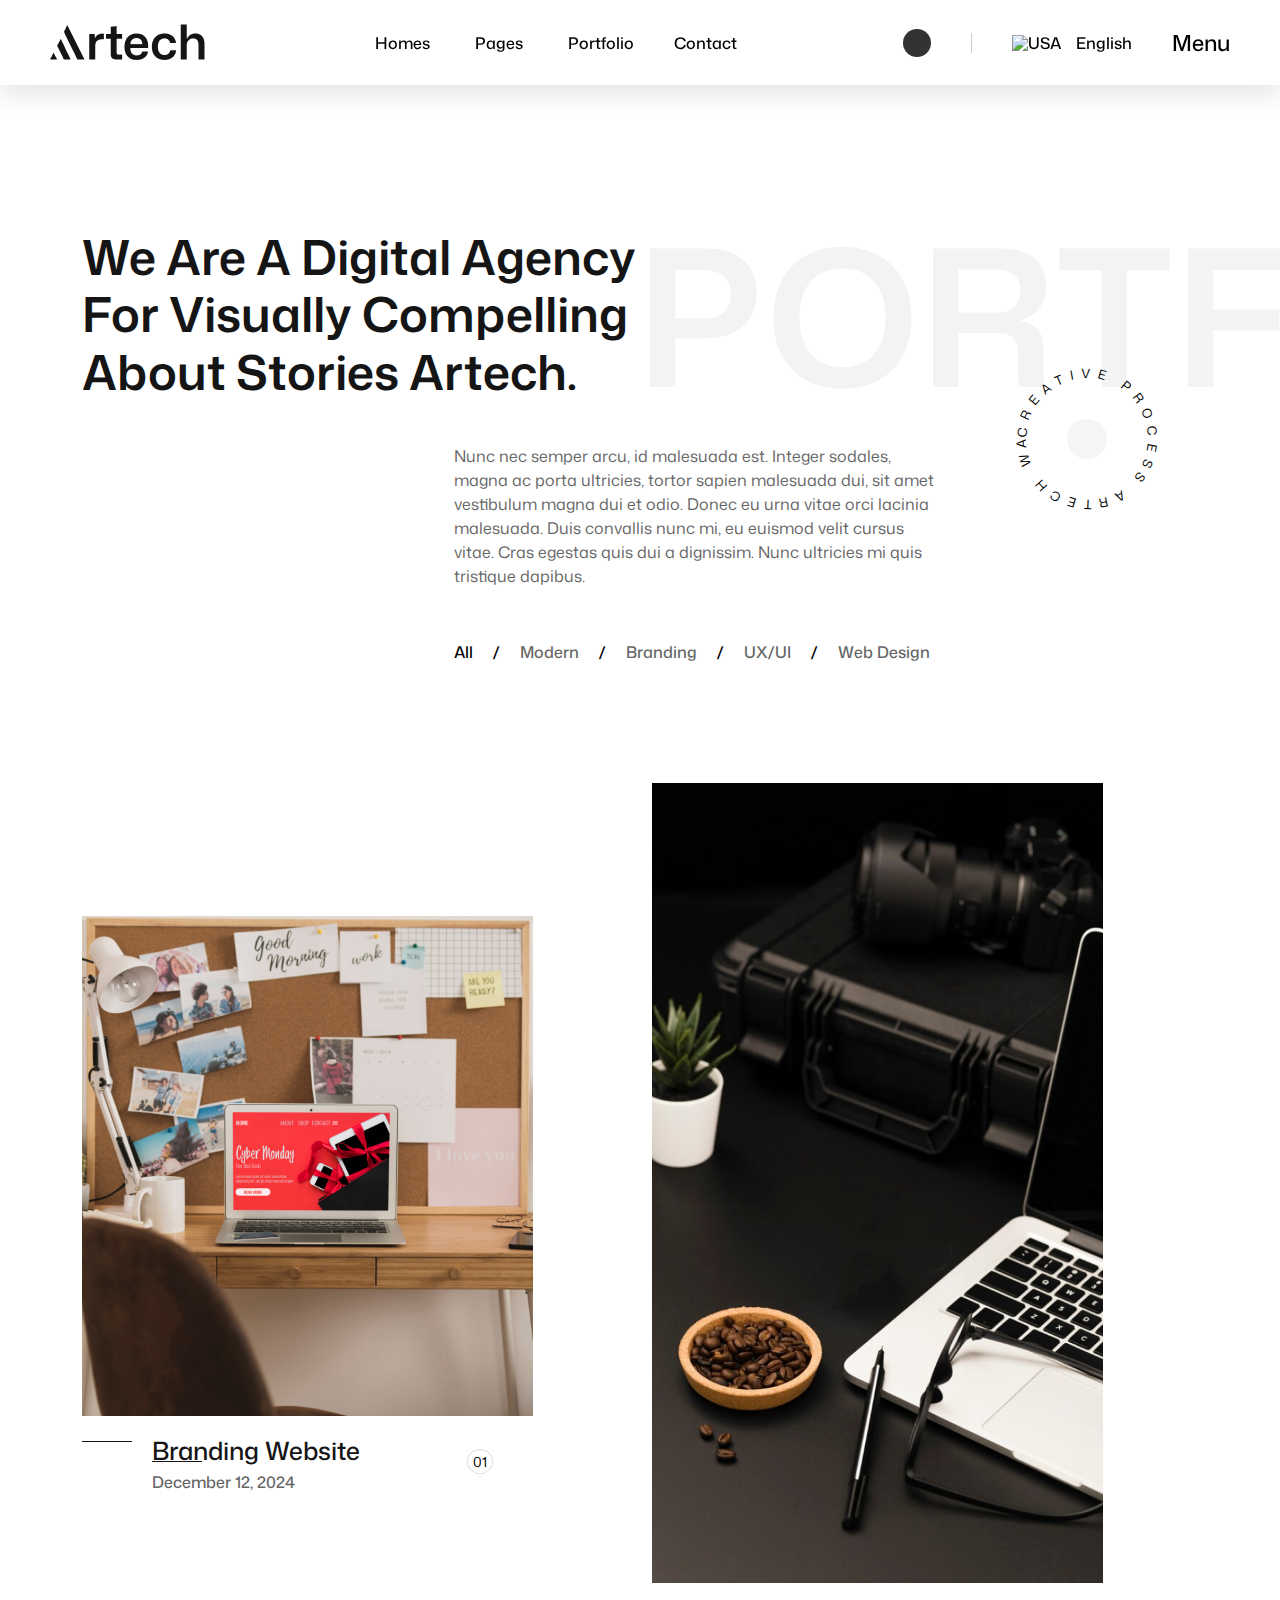
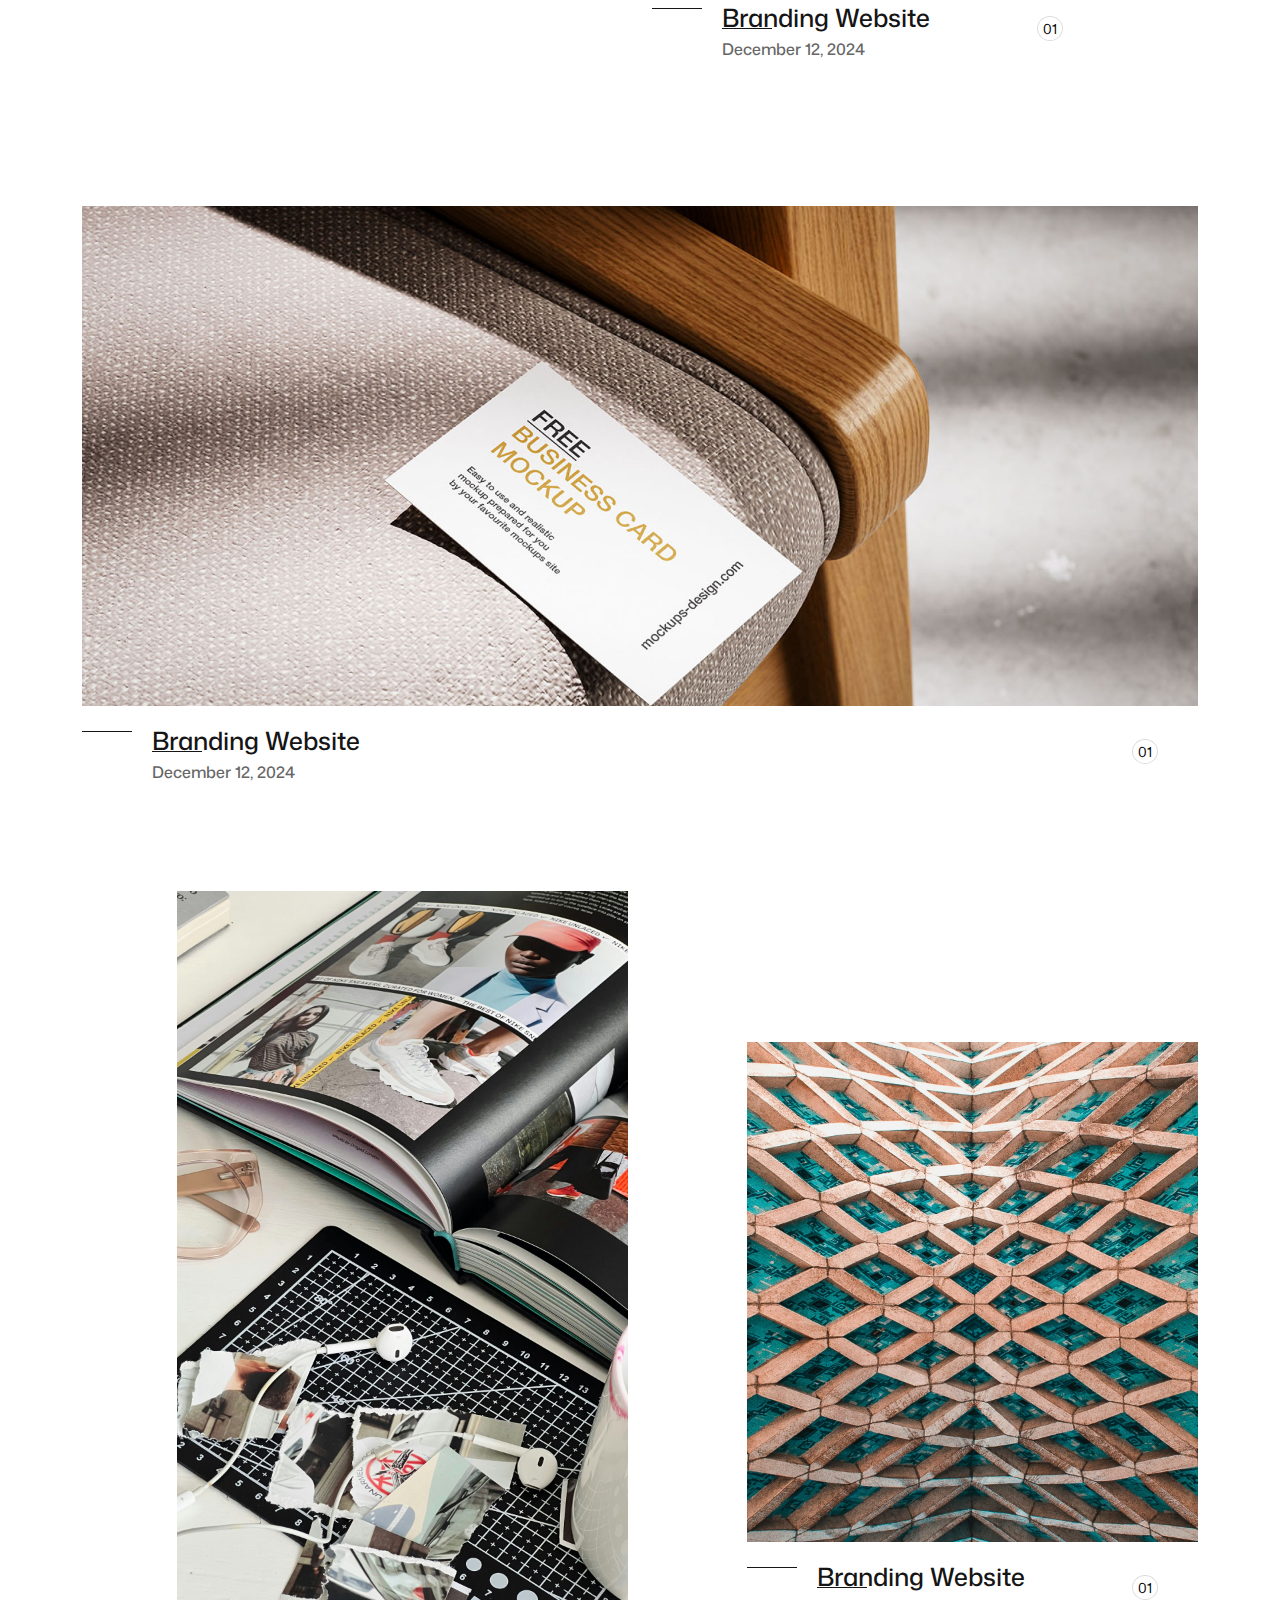
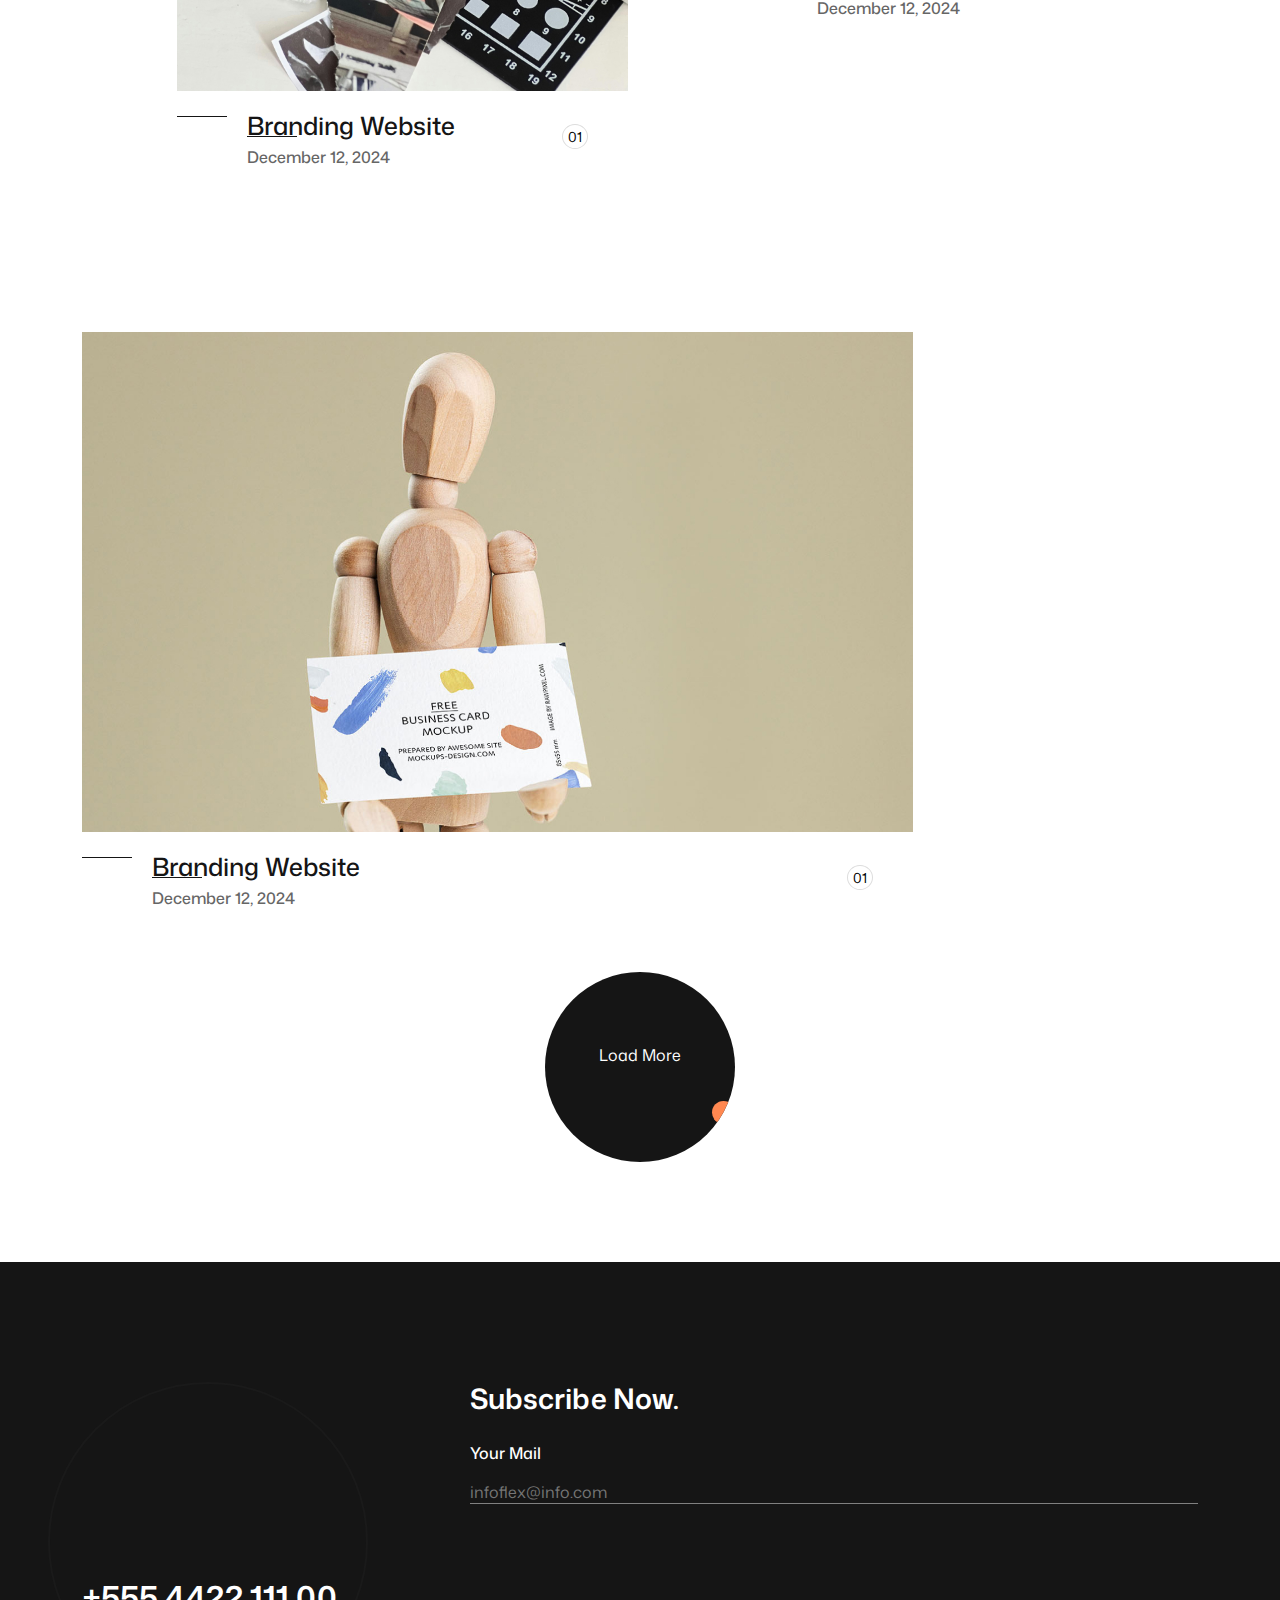
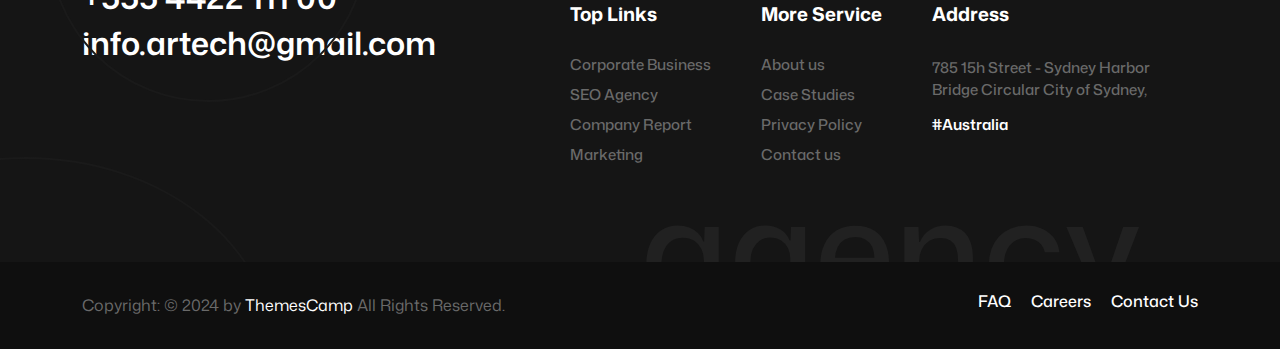
==== commit 32b96a31: "Added: Portfolio Page" ====
--- a/src/scss/pages/portfolio/portfolio.html
+++ b/src/scss/pages/portfolio/portfolio.html
@@ -16,7 +16,7 @@
 
     <link rel="stylesheet" href="/src/scss/style.css">
     <script defer src="/src/index.js"></script>
-    <title>Document</title>
+    <title>Artech</title>
 </head>
 
 <body>
@@ -173,6 +173,328 @@
             </div>
         </div>
     </nav>
+    
+    <main>
+        <section id="digital">
+            <div class="container">
+                <div class="row">
+                    <div class="col-md-6 mb-2">
+                        <div class="title-row">
+                            <div class="title">
+                                <h2>We are a digital agency <br> for visually compelling <br> about stories artech.</h2>
+
+                            </div>
+                            <div class="right-title">
+                                <h1>PORTF</h1>
+                            </div>
+                        </div>
+
+                    </div>
+
+                    <div class="row ">
+                        <div class="col-lg-4">
+                            <div class="text-img">
+                                <img src="https://uithemez.com/i/artech/inner_pages/assets/img/vec6.svg" alt="">
+                            </div>
+
+                        </div>
+
+                        <div class="col-lg-6 ">
+                            <div class="text">
+                                <p>Nunc nec semper arcu, id malesuada est. Integer sodales, <br> magna ac porta
+                                    ultricies, tortor sapien malesuada dui, sit amet <br> vestibulum magna dui et odio.
+                                    Donec eu urna vitae orci lacinia <br> malesuada. Duis convallis nunc mi, eu euismod
+                                    velit cursus <br> vitae. Cras egestas quis dui a dignissim. Nunc ultricies mi quis
+                                    <br> tristique dapibus.
+                                </p>
+                                <ul class="category-list">
+                                    <li><a href="#">All</a></li>
+                                    <li>/</li>
+                                    <li><a href="#">Modern</a></li>
+                                    <li>/</li>
+                                    <li><a href="#">Branding</a></li>
+                                    <li>/</li>
+                                    <li><a href="#">UX/UI</a></li>
+                                    <li>/</li>
+                                    <li class="end-list"><a href="#">Web Design</a></li>
+                                </ul>
+                                <img width="800px"
+                                    src="https://uithemez.com/i/artech/inner_pages/assets/img/header_shaps.png" alt="">
+                            </div>
+
+
+                        </div>
+
+                        <div class="col-lg-2">
+                            <div class="circle-play-btn">
+                                <div class="circle-text-wrapper">
+                                    <div class="circle-text">
+                                        <svg viewBox="0 0 200 200">
+                                            <defs>
+                                                <path id="circlePath"
+                                                    d="M 100,100 m -75,0 a 75,75 0 1,1 150,0 a 75,75 0 1,1 -150,0" />
+                                            </defs>
+                                            <text text-anchor="middle" dominant-baseline="middle">
+                                                <textPath href="#circlePath" startOffset="50%">THE CREATIVE PROCESS
+                                                    ARTECH WATCH
+                                                </textPath>
+                                            </text>
+                                        </svg>
+                                    </div>
+                                </div>
+
+                                <button>
+                                    <i class="ri-play-fill"></i>
+                                </button>
+                            </div>
+                        </div>
+                    </div>
+
+
+
+                </div>
+            </div>
+        </section>
+
+        <section id="websites">
+            <div class="container">
+                <div class="row ">
+                    <div class="col-lg-5">
+                        <div class="web-card">
+                            <div class="web-img">
+                                <img src="/src/assets/webimg1.png" alt="webimg">
+                            </div>
+                            <div class="web-content">
+                                <div class="web-title">
+                                    <h3>Branding Website</h3>
+                                    <p>December 12, 2024</p>
+                                </div>
+                                <div class="web-num">
+                                    <a href="#">
+                                        01
+                                    </a>
+                                </div>
+                            </div>
+                            <button class="play-btn">
+                                <span>1</span>
+                            </button>
+                        </div>
+                    </div>
+
+                    <div class="col-lg-5 offset-lg-1">
+                        <div class="web-card">
+                            <div class="web-img">
+                                <img src="/src/assets/webimg2.png" alt="webimg">
+                            </div>
+                            <div class="web-content">
+                                <div class="web-title">
+                                    <h3>Branding Website</h3>
+                                    <p>December 12, 2024</p>
+                                </div>
+                                <div class="web-num">
+                                    <a href="#">
+                                        01
+                                    </a>
+                                </div>
+                            </div>
+                            <button class="play-btn">
+                                <span>1</span>
+                            </button>
+                        </div>
+                    </div>
+
+                    <div class="col-lg-12 mb-5">
+                        <div class="web-card">
+                            <div class="web-img">
+                                <img src="/src/assets/webimg3.png" alt="webimg">
+                            </div>
+                            <div class="web-content">
+                                <div class="web-title">
+                                    <h3>Branding Website</h3>
+                                    <p>December 12, 2024</p>
+                                </div>
+                                <div class="web-num">
+                                    <a href="#">
+                                        01
+                                    </a>
+                                </div>
+                            </div>
+                            <button class="play-btn">
+                                <span>1</span>
+                            </button>
+                        </div>
+                    </div>
+
+                    <div class="col-lg-5 mt-5 offset-lg-1">
+                        <div class="web-card">
+                            <div class="web-img">
+                                <img src="/src/assets/webimg4.png" alt="webimg">
+                            </div>
+                            <div class="web-content">
+                                <div class="web-title">
+                                    <h3>Branding Website</h3>
+                                    <p>December 12, 2024</p>
+                                </div>
+                                <div class="web-num">
+                                    <a href="#">
+                                        01
+                                    </a>
+                                </div>
+                            </div>
+                            <button class="play-btn">
+                                <span>1</span>
+                            </button>
+                        </div>
+                    </div>
+                    <div class="col-lg-5 mt-5 offset-lg-1">
+                        <div class="web-card">
+                            <div class="web-img">
+                                <img src="/src/assets/webimg5.png" alt="webimg">
+                            </div>
+                            <div class="web-content">
+                                <div class="web-title">
+                                    <h3>Branding Website</h3>
+                                    <p>December 12, 2024</p>
+                                </div>
+                                <div class="web-num">
+                                    <a href="#">
+                                        01
+                                    </a>
+                                </div>
+                            </div>
+                            <button class="play-btn">
+                                <span>1</span>
+                            </button>
+                        </div>
+                    </div>
+
+                    <div class="col-lg-9">
+                        <div class="web-card">
+                            <div class="web-img">
+                                <img src="/src/assets/webimg6.png" alt="webimg">
+                            </div>
+                            <div class="web-content">
+                                <div class="web-title">
+                                    <h3>Branding Website</h3>
+                                    <p>December 12, 2024</p>
+                                </div>
+                                <div class="web-num">
+                                    <a href="#">
+                                        01
+                                    </a>
+                                </div>
+                            </div>
+                            <button class="play-btn">
+                                <span>1</span>
+                            </button>
+                        </div>
+                    </div>
+
+
+                </div>
+                <a href="#" class="cir-btn">
+                    <div class="count">
+                        <span>Load More</span>
+                        <div class="num-img">
+                            <img src="https://uithemez.com/i/artech/home1_creativeAgency/assets/img/arrow_wh.svg"
+                                alt="">
+                        </div>
+                    </div>
+                </a>
+            </div>
+        </section>
+    </main>
+
+    <footer>
+
+        <div class="container">
+
+            <div class="row g-5">
+                <div class="col-lg-4">
+                    <div class="left-section">
+                        <div class="circle"></div>
+                        <div class="circle-second"></div>
+                        <img class="triangle" width="400px"
+                            src="https://uithemez.com/i/artech/home1_creativeAgency/assets/img/fav_line.png" alt="">
+                        <div class="artech-logo">
+                            <img src="https://uithemez.com/i/artech/home1_creativeAgency/assets/img/logo_wh.svg" alt="">
+                        </div>
+                        <div class="contact">
+                            <h2>+555 4422 111 00</h2>
+                            <h2>info.artech@gmail.com</h2>
+                        </div>
+                    </div>
+
+                </div>
+
+                <div class="col-lg-8">
+                    <div class="right-section">
+                        <h3>Subscribe Now.</h3>
+
+                        <div class="email">
+                            <h4>Your Mail</h4>
+                            <form action="#">
+                                <input type="email" placeholder="infoflex@info.com">
+                                <img src="https://uithemez.com/i/artech/home1_creativeAgency/assets/img/arrow_wh.svg"
+                                    alt="">
+                                <div class="line"></div>
+                            </form>
+                        </div>
+
+
+                        <div class="list-row">
+                            <ul class="list">
+                                <li class="title">Top Links</li>
+                                <li>Corporate Business</li>
+                                <li>SEO Agency</li>
+                                <li>Company Report</li>
+                                <li>Marketing</li>
+                            </ul>
+                            <ul class="list">
+                                <li class="title">More Service</li>
+                                <li>About us</li>
+                                <li>Case Studies</li>
+                                <li>Privacy Policy</li>
+                                <li>Contact us</li>
+                            </ul>
+                            <ul class="list">
+                                <li class="title">Address</li>
+                                <li class="lineheight">785 15h Street - Sydney Harbor <br>
+                                    Bridge Circular City of Sydney,</li>
+                                <li class="hashtag">#Australia</li>
+
+                            </ul>
+                        </div>
+                    </div>
+
+
+                </div>
+            </div>
+
+            <h1 class="agency">agency
+                <img src="http://127.0.0.1:5500/src/assets/vec4.png" alt="">
+            </h1>
+        </div>
+
+        <div class="about-footer">
+            <div class="container">
+
+                <div class="writer-brand">
+                    <span>Copyright: © 2024 by <span class="second-text"> ThemesCamp</span> All Rights Reserved.</span>
+                </div>
+
+                <div class="about">
+                    <h5>FAQ</h5>
+                    <h5>Careers</h5>
+                    <h5>Contact Us</h5>
+                </div>
+
+
+            </div>
+
+        </div>
+
+    </footer>
 </body>
 
 </html>--- a/src/scss/style.css
+++ b/src/scss/style.css
@@ -151,7 +151,7 @@
   align-items: center;
 }
 
-.flex-center, #purpose .circle-play-btn button, #work .work-card .work-content, #products .product-card .product-content, #products .product-card, #about .container, #banner .video .video-img .play-btn, #banner .modal, #hero .special, #hero .image-grid .circle-img, #hero .image-grid .star-img, #navbar .nav-row .actions .dark-mode {
+.flex-center, #digital .circle-play-btn button, #purpose .circle-play-btn button, #work .work-card .work-content, #products .product-card .product-content, #products .product-card, #about .container, #banner .video .video-img .play-btn, #banner .modal, #hero .special, #hero .image-grid .circle-img, #hero .image-grid .star-img, #navbar .nav-row .actions .dark-mode {
   display: flex;
   justify-content: center;
   align-items: center;
@@ -1611,6 +1611,174 @@
   fill: #000;
 }
 
+#blog {
+  padding-top: 100px;
+  padding-bottom: 50px;
+}
+#blog .blog-row {
+  display: flex;
+  justify-content: space-between;
+}
+#blog .blog-row .left-section {
+  display: flex;
+  gap: 10px;
+}
+#blog .blog-row .left-section .flower-content {
+  display: flex;
+  justify-content: flex-start;
+  flex-direction: column;
+  gap: 15px;
+}
+#blog .blog-row .left-section .flower-content p {
+  color: #666;
+  font-weight: 400;
+  line-height: 1.7;
+  white-space: nowrap;
+}
+#blog .blog-row .left-section .flower-content .flower-img {
+  display: flex;
+  justify-content: flex-end;
+}
+#blog .blog-row .center-section .line {
+  width: 1px;
+  height: 200px;
+  background-color: #ddd;
+}
+#blog .blog-row .right-section {
+  display: flex;
+  flex-direction: column;
+  gap: 25px;
+}
+#blog .blog-row .right-section h1 {
+  font-size: 50px;
+  font-weight: 600;
+  color: #151515;
+}
+#blog .blog-row .right-section .title-row {
+  display: flex;
+  align-items: center;
+  gap: 15px;
+}
+#blog .blog-row .right-section .title-row span {
+  font-weight: 600;
+  color: #151515;
+}
+#blog .blog-img {
+  position: relative;
+  background-image: url(https://uithemez.com/i/artech/home1_creativeAgency/assets/img/blog/2.jpg);
+  background-repeat: no-repeat;
+  background-size: cover;
+  background-position: center;
+  height: 500px;
+}
+#blog .blog-img::after {
+  position: absolute;
+  content: "";
+  left: 0;
+  top: 0;
+  width: 100%;
+  height: 100%;
+  background-color: #000;
+  opacity: 0.5;
+}
+#blog .blog-img .img-content {
+  position: absolute;
+  color: #fff;
+  z-index: 9;
+  left: 40px;
+  bottom: 20px;
+}
+#blog .blog-img .img-content h2 {
+  line-height: 1.5;
+}
+#blog .blog-img .img-content .detail {
+  display: flex;
+  font-size: 14px;
+  gap: 20px;
+  align-items: center;
+}
+#blog .blog-img .img-content .detail .sline {
+  width: 1px;
+  height: 22px;
+  background-color: #ddd;
+}
+#blog .blog-img .img-content .detail .date {
+  display: flex;
+  align-items: center;
+  gap: 10px;
+}
+#blog .blog-img .img-content .detail .date p {
+  margin: 0 auto;
+}
+#blog .blog-img .img-content .detail .secondspan {
+  color: #f0804d;
+}
+#blog .blog-img .img-content .detail .date {
+  display: flex;
+}
+#blog .blog-right {
+  overflow: hidden;
+}
+#blog .blog-right .right-img {
+  background-image: url(https://uithemez.com/i/artech/home1_creativeAgency/assets/img/blog/1.jpg);
+  background-repeat: no-repeat;
+  background-size: cover;
+  background-position: center;
+  height: 260px;
+}
+#blog .blog-right .right-content {
+  display: flex;
+  flex-direction: column;
+  gap: 15px;
+  padding-top: 20px;
+}
+#blog .blog-right .right-content .detail {
+  display: flex;
+  align-items: center;
+  gap: 20px;
+  font-size: 14px;
+}
+#blog .blog-right .right-content .detail .secondspan {
+  color: #f0804d;
+  font-weight: 500;
+}
+#blog .blog-right .right-content .detail .sline {
+  width: 1px;
+  height: 22px;
+  background-color: #ddd;
+}
+#blog .blog-right .right-content .detail .date {
+  display: flex;
+  align-items: center;
+  gap: 10px;
+}
+#blog .blog-right .right-content .detail .date p {
+  margin: 0 auto;
+}
+#blog .blog-right .right-content h4 {
+  font-weight: 600;
+  color: #151515;
+}
+#blog .blog-right .right-content p {
+  color: #666;
+  line-height: 1.6;
+  white-space: nowrap;
+  font-size: 15px;
+  font-weight: 500;
+}
+#blog .blog-right .right-content .read-btn {
+  display: flex;
+  align-items: center;
+  gap: 10px;
+}
+#blog .blog-right .right-content .read-btn a button {
+  border: none;
+  border-bottom: 1px solid #000;
+  line-height: 1.5;
+  font-weight: 600;
+  color: #151515;
+}
+
 #client {
   padding-top: 100px;
   padding-bottom: 50px;
@@ -1947,174 +2115,6 @@
      object-fit: contain;
 }
 
-#blog {
-  padding-top: 100px;
-  padding-bottom: 50px;
-}
-#blog .blog-row {
-  display: flex;
-  justify-content: space-between;
-}
-#blog .blog-row .left-section {
-  display: flex;
-  gap: 10px;
-}
-#blog .blog-row .left-section .flower-content {
-  display: flex;
-  justify-content: flex-start;
-  flex-direction: column;
-  gap: 15px;
-}
-#blog .blog-row .left-section .flower-content p {
-  color: #666;
-  font-weight: 400;
-  line-height: 1.7;
-  white-space: nowrap;
-}
-#blog .blog-row .left-section .flower-content .flower-img {
-  display: flex;
-  justify-content: flex-end;
-}
-#blog .blog-row .center-section .line {
-  width: 1px;
-  height: 200px;
-  background-color: #ddd;
-}
-#blog .blog-row .right-section {
-  display: flex;
-  flex-direction: column;
-  gap: 25px;
-}
-#blog .blog-row .right-section h1 {
-  font-size: 50px;
-  font-weight: 600;
-  color: #151515;
-}
-#blog .blog-row .right-section .title-row {
-  display: flex;
-  align-items: center;
-  gap: 15px;
-}
-#blog .blog-row .right-section .title-row span {
-  font-weight: 600;
-  color: #151515;
-}
-#blog .blog-img {
-  position: relative;
-  background-image: url(https://uithemez.com/i/artech/home1_creativeAgency/assets/img/blog/2.jpg);
-  background-repeat: no-repeat;
-  background-size: cover;
-  background-position: center;
-  height: 500px;
-}
-#blog .blog-img::after {
-  position: absolute;
-  content: "";
-  left: 0;
-  top: 0;
-  width: 100%;
-  height: 100%;
-  background-color: #000;
-  opacity: 0.5;
-}
-#blog .blog-img .img-content {
-  position: absolute;
-  color: #fff;
-  z-index: 9;
-  left: 40px;
-  bottom: 20px;
-}
-#blog .blog-img .img-content h2 {
-  line-height: 1.5;
-}
-#blog .blog-img .img-content .detail {
-  display: flex;
-  font-size: 14px;
-  gap: 20px;
-  align-items: center;
-}
-#blog .blog-img .img-content .detail .sline {
-  width: 1px;
-  height: 22px;
-  background-color: #ddd;
-}
-#blog .blog-img .img-content .detail .date {
-  display: flex;
-  align-items: center;
-  gap: 10px;
-}
-#blog .blog-img .img-content .detail .date p {
-  margin: 0 auto;
-}
-#blog .blog-img .img-content .detail .secondspan {
-  color: #f0804d;
-}
-#blog .blog-img .img-content .detail .date {
-  display: flex;
-}
-#blog .blog-right {
-  overflow: hidden;
-}
-#blog .blog-right .right-img {
-  background-image: url(https://uithemez.com/i/artech/home1_creativeAgency/assets/img/blog/1.jpg);
-  background-repeat: no-repeat;
-  background-size: cover;
-  background-position: center;
-  height: 260px;
-}
-#blog .blog-right .right-content {
-  display: flex;
-  flex-direction: column;
-  gap: 15px;
-  padding-top: 20px;
-}
-#blog .blog-right .right-content .detail {
-  display: flex;
-  align-items: center;
-  gap: 20px;
-  font-size: 14px;
-}
-#blog .blog-right .right-content .detail .secondspan {
-  color: #f0804d;
-  font-weight: 500;
-}
-#blog .blog-right .right-content .detail .sline {
-  width: 1px;
-  height: 22px;
-  background-color: #ddd;
-}
-#blog .blog-right .right-content .detail .date {
-  display: flex;
-  align-items: center;
-  gap: 10px;
-}
-#blog .blog-right .right-content .detail .date p {
-  margin: 0 auto;
-}
-#blog .blog-right .right-content h4 {
-  font-weight: 600;
-  color: #151515;
-}
-#blog .blog-right .right-content p {
-  color: #666;
-  line-height: 1.6;
-  white-space: nowrap;
-  font-size: 15px;
-  font-weight: 500;
-}
-#blog .blog-right .right-content .read-btn {
-  display: flex;
-  align-items: center;
-  gap: 10px;
-}
-#blog .blog-right .right-content .read-btn a button {
-  border: none;
-  border-bottom: 1px solid #000;
-  line-height: 1.5;
-  font-weight: 600;
-  color: #151515;
-}
-
 #project {
   background-color: #f6f6f6;
   padding: 100px 0;
@@ -2196,170 +2196,435 @@
   transform: rotate(-40deg);
 }
 
-#blog {
-  padding-top: 100px;
-  padding-bottom: 50px;
-}
-#blog .blog-row {
-  display: flex;
-  justify-content: space-between;
-}
-#blog .blog-row .left-section {
-  display: flex;
+#digital {
+  padding-top: 200px;
+}
+#digital .title-row {
+  display: flex;
+}
+#digital .title-row .title {
+  display: flex;
+  align-items: center;
+}
+#digital .title-row .title h2 {
+  font-size: 48px;
+  white-space: nowrap;
+  font-weight: 600;
+  color: #151515;
+  text-transform: capitalize;
+}
+#digital .title-row .right-title {
+  display: flex;
+  align-items: center;
+}
+#digital .title-row .right-title h1 {
+  font-size: 190px;
+  color: #f3f3f3;
+  font-weight: 600;
+}
+#digital .text p {
+  line-height: 1.5;
+  color: #666;
+  white-space: nowrap;
+}
+#digital .circle-play-btn {
+  position: relative;
+  display: flex;
+  align-items: center;
+  justify-content: center;
+  width: 150px;
+  height: 150px;
+  bottom: 80px;
+}
+#digital .circle-play-btn button {
+  padding: 20px 20px;
+  border-radius: 50%;
+  border: none;
+  background: #f5f5f5;
+  cursor: pointer;
+  position: absolute;
+}
+#digital .circle-play-btn button i {
+  font-size: 30px;
+  color: #000;
+}
+#digital .circle-play-btn .circle-text-wrapper {
+  position: absolute;
+  width: 170px;
+  height: 170px;
+  top: 50%;
+  left: 50%;
+  transform: translate(-50%, -50%);
+}
+#digital .circle-play-btn .circle-text {
+  width: 100%;
+  height: 100%;
+  animation: rotateText 15s linear infinite;
+}
+#digital .circle-play-btn .circle-text svg {
+  width: 100%;
+  height: 100%;
+  font-size: 11px;
+  text-transform: uppercase;
+}
+#digital .circle-play-btn .circle-text text {
+  font-size: 15px;
+  letter-spacing: 9px;
+  fill: #000;
+}
+#digital .digital-card {
+  overflow: hidden;
+}
+#digital .digital-card .card-img {
+  width: 100%;
+  height: auto;
+}
+#digital .digital-card .card-img img {
+  width: 100%;
+  height: 100%;
+  -o-object-fit: cover;
+     object-fit: cover;
+}
+#digital .digital-card .digital-content .detail {
+  display: flex;
+  align-items: center;
+  gap: 15px;
+  font-size: 14px;
+  padding-top: 20px;
+}
+#digital .digital-card .digital-content .detail .writer .secondspan {
+  color: #ff8851;
+}
+#digital .digital-card .digital-content .detail .sline {
+  width: 1px;
+  height: 20px;
+  background-color: #ccc;
+}
+#digital .digital-card .digital-content .detail .date {
+  display: flex;
+  align-items: center;
   gap: 10px;
 }
-#blog .blog-row .left-section .flower-content {
-  display: flex;
-  justify-content: flex-start;
-  flex-direction: column;
-  gap: 15px;
-}
-#blog .blog-row .left-section .flower-content p {
-  color: #666;
-  font-weight: 400;
-  line-height: 1.7;
-  white-space: nowrap;
-}
-#blog .blog-row .left-section .flower-content .flower-img {
-  display: flex;
-  justify-content: flex-end;
-}
-#blog .blog-row .center-section .line {
-  width: 1px;
-  height: 200px;
-  background-color: #ddd;
-}
-#blog .blog-row .right-section {
-  display: flex;
-  flex-direction: column;
-  gap: 25px;
-}
-#blog .blog-row .right-section h1 {
-  font-size: 50px;
+#digital .digital-card .digital-content .detail .date p {
+  margin: 0 auto;
+}
+#digital .digital-card .digital-content h4 {
   font-weight: 600;
   color: #151515;
-}
-#blog .blog-row .right-section .title-row {
-  display: flex;
-  align-items: center;
-  gap: 15px;
-}
-#blog .blog-row .right-section .title-row span {
-  font-weight: 600;
-  color: #151515;
-}
-#blog .blog-img {
-  position: relative;
-  background-image: url(https://uithemez.com/i/artech/home1_creativeAgency/assets/img/blog/2.jpg);
-  background-repeat: no-repeat;
-  background-size: cover;
-  background-position: center;
-  height: 500px;
-}
-#blog .blog-img::after {
-  position: absolute;
-  content: "";
-  left: 0;
-  top: 0;
-  width: 100%;
-  height: 100%;
-  background-color: #000;
-  opacity: 0.5;
-}
-#blog .blog-img .img-content {
-  position: absolute;
-  color: #fff;
-  z-index: 9;
-  left: 40px;
-  bottom: 20px;
-}
-#blog .blog-img .img-content h2 {
-  line-height: 1.5;
-}
-#blog .blog-img .img-content .detail {
-  display: flex;
-  font-size: 14px;
-  gap: 20px;
-  align-items: center;
-}
-#blog .blog-img .img-content .detail .sline {
-  width: 1px;
-  height: 22px;
-  background-color: #ddd;
-}
-#blog .blog-img .img-content .detail .date {
+  padding-top: 20px;
+}
+#digital .digital-card .digital-content .read-btn {
   display: flex;
   align-items: center;
   gap: 10px;
-}
-#blog .blog-img .img-content .detail .date p {
-  margin: 0 auto;
-}
-#blog .blog-img .img-content .detail .secondspan {
-  color: #f0804d;
-}
-#blog .blog-img .img-content .detail .date {
-  display: flex;
-}
-#blog .blog-right {
-  overflow: hidden;
-}
-#blog .blog-right .right-img {
-  background-image: url(https://uithemez.com/i/artech/home1_creativeAgency/assets/img/blog/1.jpg);
-  background-repeat: no-repeat;
-  background-size: cover;
-  background-position: center;
-  height: 260px;
-}
-#blog .blog-right .right-content {
-  display: flex;
-  flex-direction: column;
-  gap: 15px;
-  padding-top: 20px;
-}
-#blog .blog-right .right-content .detail {
-  display: flex;
-  align-items: center;
-  gap: 20px;
-  font-size: 14px;
-}
-#blog .blog-right .right-content .detail .secondspan {
-  color: #f0804d;
-  font-weight: 500;
-}
-#blog .blog-right .right-content .detail .sline {
-  width: 1px;
-  height: 22px;
-  background-color: #ddd;
-}
-#blog .blog-right .right-content .detail .date {
-  display: flex;
-  align-items: center;
-  gap: 10px;
-}
-#blog .blog-right .right-content .detail .date p {
-  margin: 0 auto;
-}
-#blog .blog-right .right-content h4 {
-  font-weight: 600;
-  color: #151515;
-}
-#blog .blog-right .right-content p {
-  color: #666;
-  line-height: 1.6;
-  white-space: nowrap;
-  font-size: 15px;
-  font-weight: 500;
-}
-#blog .blog-right .right-content .read-btn {
-  display: flex;
-  align-items: center;
-  gap: 10px;
-}
-#blog .blog-right .right-content .read-btn a button {
+  padding-top: 10px;
+}
+#digital .digital-card .digital-content .read-btn a button {
   border: none;
   border-bottom: 1px solid #000;
   line-height: 1.5;
   font-weight: 600;
   color: #151515;
+  background: transparent;
+}
+#digital .pagination {
+  display: flex;
+  justify-content: center;
+  align-items: center;
+}
+#digital .pagination a {
+  width: 50px;
+  height: 50px;
+  border-radius: 50%;
+  display: flex;
+  align-items: center;
+  justify-content: center;
+  background-color: #f6f6f6;
+  margin: 5px;
+}
+
+#subscribe {
+  position: relative;
+  padding: 100px 0;
+}
+#subscribe .sub-img {
+  border: 1px solid #ddd;
+  border-radius: 25px;
+  overflow: hidden;
+  box-shadow: rgba(149, 157, 165, 0.2) 0px 8px 24px;
+}
+#subscribe .sub-img img {
+  width: 100%;
+  height: auto;
+}
+#subscribe .row.position-absolute .contact,
+#subscribe .row.position-absolute .email {
+  color: #151515;
+  text-align: start;
+}
+#subscribe .row.position-absolute .contact {
+  padding-left: 70px;
+}
+#subscribe .row.position-absolute .contact h2 {
+  font-weight: 600;
+}
+#subscribe .row.position-absolute .email h2 {
+  font-weight: 600;
+}
+#subscribe .row.position-absolute .email span {
+  font-weight: 600;
+}
+#subscribe .row.position-absolute .email form {
+  position: relative;
+  margin-top: 20px;
+}
+#subscribe .row.position-absolute .email form input {
+  width: 100%;
+  background: transparent;
+  border: none;
+  outline: none;
+  margin-bottom: 10px;
+}
+#subscribe .row.position-absolute .email form .line {
+  width: 100%;
+  height: 1px;
+  background-color: gray;
+}
+#subscribe .row.position-absolute .email form img {
+  position: absolute;
+  right: 0;
+  top: -5px;
+  transform: rotate(-40deg);
+}
+
+@media (max-width: 468px) {
+  #digital {
+    padding-top: 300px;
+  }
+}
+#digital {
+  padding-bottom: 120px;
+}
+#digital .text .category-list {
+  display: flex;
+  gap: 20px;
+  font-weight: 500;
+  padding-top: 40px;
+}
+#digital .text .category-list :nth-child(3) {
+  color: #666;
+}
+#digital .text .category-list :nth-child(5) {
+  color: #666;
+}
+#digital .text .category-list :nth-child(7) {
+  color: #666;
+}
+#digital .text .category-list :nth-child(9) {
+  white-space: nowrap;
+  color: #666;
+}
+
+#websites {
+  margin-top: 120px;
+}
+#websites .web-card {
+  overflow: hidden;
+  position: relative;
+  cursor: pointer;
+}
+#websites .web-card:hover .play-btn {
+  opacity: 1;
+}
+#websites .web-card:hover .web-content .web-title h3::after {
+  opacity: 1;
+}
+#websites .web-card .web-img {
+  position: relative;
+  height: 500px;
+}
+#websites .web-card .web-img::after {
+  content: "";
+  position: absolute;
+  top: 0;
+  left: 0;
+  width: 100%;
+  height: 100%;
+  background: rgba(0, 0, 0, 0);
+  transition: background 0.3s ease;
+  pointer-events: none;
+}
+#websites .web-card .web-img:hover::after {
+  background: rgba(0, 0, 0, 0.8);
+}
+#websites .web-card .web-img img {
+  width: 100%;
+  height: 100%;
+  -o-object-fit: cover;
+     object-fit: cover;
+}
+#websites .web-card .play-btn {
+  position: absolute;
+  top: calc(50% - 100px);
+  left: calc(50% - 65px);
+  width: 110px;
+  height: 110px;
+  border-radius: 50%;
+  background-color: #FF8851;
+  border: none;
+  z-index: 10;
+  overflow: hidden;
+  opacity: 0;
+  transform: scale(0.8);
+  transition: all 0.3s ease;
+}
+#websites .web-card .play-btn::after {
+  position: absolute;
+  content: "";
+  width: 15px;
+  height: 15px;
+  border-radius: 50%;
+  background-color: #151515;
+  right: 0;
+  bottom: 20%;
+}
+#websites .web-card .play-btn span {
+  color: #fff;
+  font-size: 55px;
+  display: inline-block;
+  transform: rotate(45deg);
+}
+#websites .web-card .web-content {
+  display: flex;
+  align-items: center;
+  justify-content: space-between;
+}
+#websites .web-card .web-content .web-title {
+  position: relative;
+  padding-left: 70px;
+  padding-top: 20px;
+}
+#websites .web-card .web-content .web-title ::before {
+  position: absolute;
+  content: "";
+  left: 0px;
+  top: 25px;
+  width: 50px;
+  height: 1px;
+  background-color: #151515;
+}
+#websites .web-card .web-content .web-title h3 {
+  position: relative;
+  cursor: pointer;
+  color: #151515;
+  font-size: 25px;
+}
+#websites .web-card .web-content .web-title h3::after {
+  content: "";
+  position: absolute;
+  left: 0;
+  bottom: 0;
+  width: 100%;
+  height: 2px;
+  background-color: #000;
+  opacity: 0;
+  transition: opacity 0.3s ease;
+}
+#websites .web-card .web-content .web-title p {
+  color: #666;
+  font-weight: 500;
+}
+#websites .web-card .web-content .web-num {
+  padding-right: 40px;
+}
+#websites .web-card .web-content .web-num a {
+  padding: 2px 5px;
+  border: 1px solid #ddd;
+  border-radius: 50%;
+  font-size: 14px;
+}
+#websites .row .col-lg-5:nth-child(2) .web-card {
+  position: relative;
+  bottom: 15%;
+}
+#websites .row .col-lg-5:nth-child(2) .web-card .web-img {
+  height: 800px;
+}
+#websites .row .col-lg-12 .web-card {
+  margin-bottom: 30px;
+}
+#websites .row .col-lg-5:nth-child(4) .web-card {
+  padding-top: 120px;
+  position: relative;
+  bottom: 15%;
+}
+#websites .row .col-lg-5:nth-child(4) .web-card .web-img {
+  height: 800px;
+}
+#websites .row .col-lg-5:nth-child(5) .web-card {
+  padding-top: 120px;
+  position: relative;
+}
+#websites .cir-btn {
+  position: relative;
+  width: 190px;
+  height: 190px;
+  background-color: rgb(21, 21, 21);
+  display: flex;
+  align-items: center;
+  justify-content: center;
+  text-align: center;
+  color: rgb(255, 255, 255);
+  border-radius: 50%;
+  margin: 50px auto 0px;
+  overflow: hidden;
+  transition: color 0.4s ease;
+}
+#websites .cir-btn:hover {
+  color: rgb(21, 21, 21);
+}
+#websites .cir-btn:hover::after {
+  width: 100%;
+  height: 100%;
+  bottom: 0;
+  right: 0;
+  border-radius: 50%;
+}
+#websites .cir-btn::after {
+  position: absolute;
+  content: "";
+  width: 12%;
+  height: 12%;
+  background-color: #FF8851;
+  right: 0px;
+  bottom: 20%;
+  border-radius: 50%;
+  transition: all 0.4s ease-in-out;
+  z-index: 1;
+}
+#websites .cir-btn .count {
+  display: flex;
+  flex-direction: column;
+  gap: 25px;
+  position: relative;
+  z-index: 2;
+}
+#websites .cir-btn .count .num-img {
+  display: flex;
+  justify-content: center;
+  align-items: center;
+}
+#websites .cir-btn .count .num-img img {
+  width: 25px;
+  transform: rotate(-40deg);
+}
+
+footer {
+  margin-top: 100px;
+}
+
+@media (max-width: 468px) {
+  #digital {
+    padding-top: 300px;
+  }
 }/*# sourceMappingURL=style.css.map */